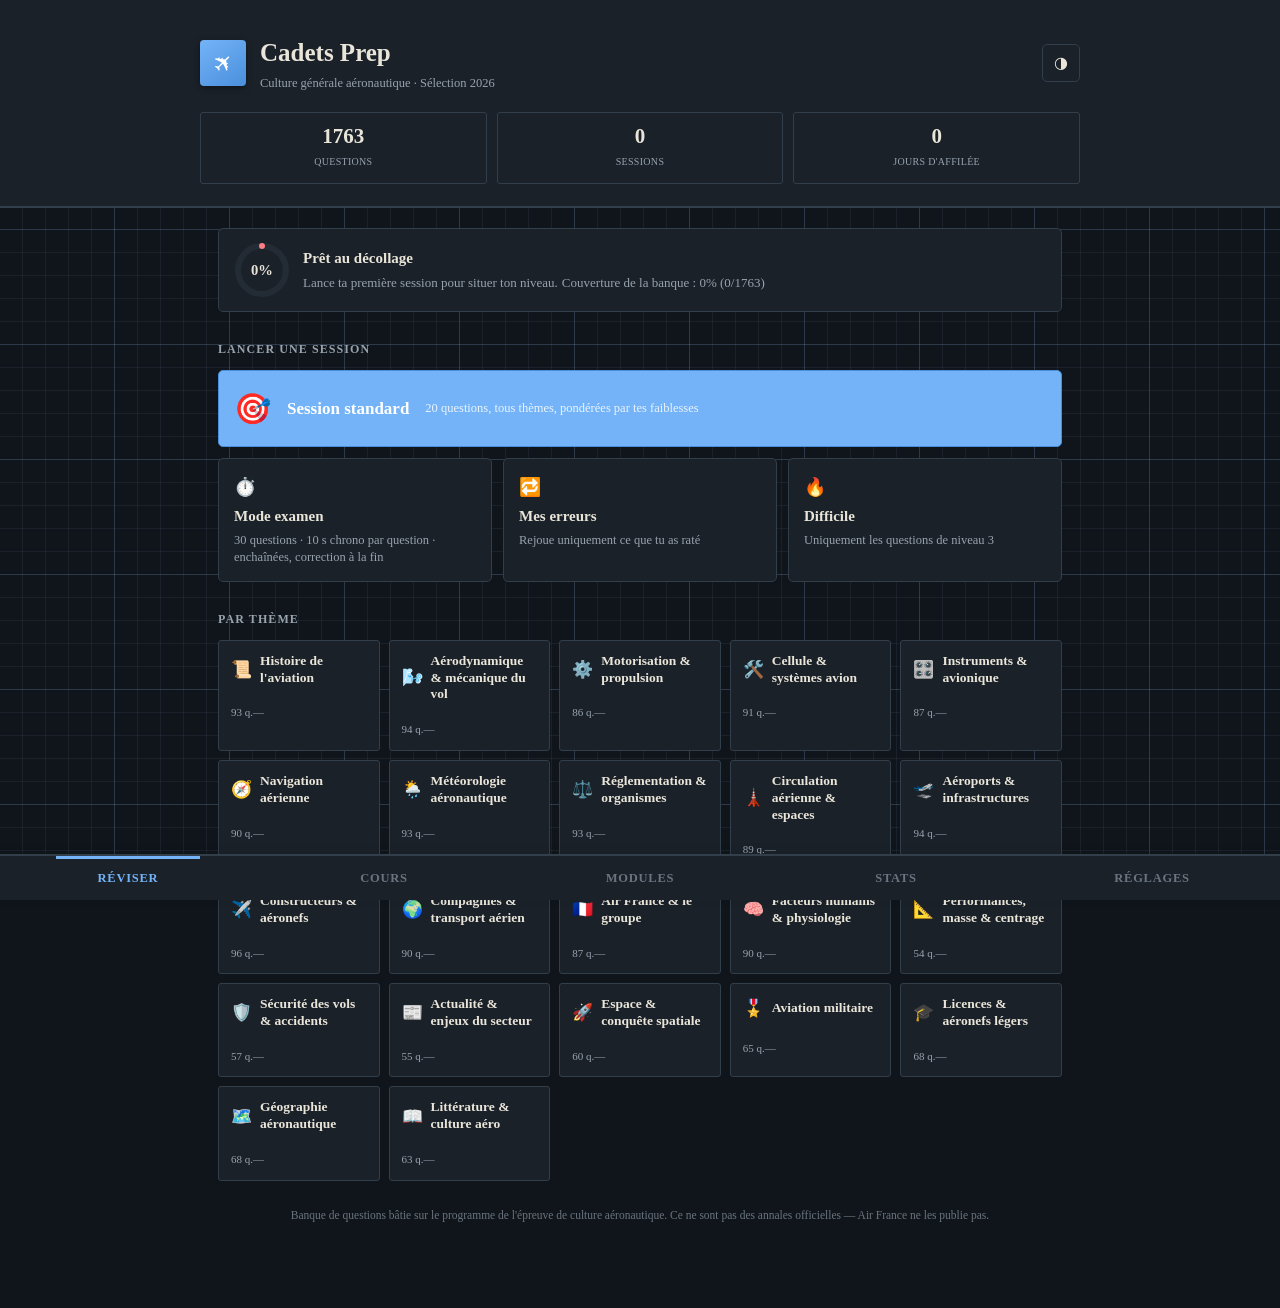
==== index.html @ 03e6c7c7 "Charte cahier, ambiances jour/nuit et accueil en onglets Toute l'application passe sur une charte co" ====
<!DOCTYPE html>
<html lang="fr">
<head>
<meta charset="utf-8">
<meta name="viewport" content="width=device-width, initial-scale=1, viewport-fit=cover">
<meta name="theme-color" content="#f4efe1">
<meta name="description" content="Entraînement culture générale aéronautique — préparation Cadets Air France 2026">
<meta name="apple-mobile-web-app-capable" content="yes">
<meta name="apple-mobile-web-app-status-bar-style" content="black-translucent">
<meta name="apple-mobile-web-app-title" content="Cadets Prep">
<link rel="manifest" href="manifest.webmanifest">
<link rel="icon" href="icons/icon-192.png">
<link rel="apple-touch-icon" href="icons/icon-192.png">
<link rel="stylesheet" href="css/theme.css">
<link rel="stylesheet" href="css/style.css">
<title>Cadets Prep — Culture Aéro</title>
<script src="js/theme.js"></script>
</head>
<body>

<div id="app">

  <!-- ══════════════ HOME ══════════════ -->
  <section class="screen active" id="screen-home">
    <header class="hero">
      <div class="hero-brand">
        <span class="brand-mark"></span>
        <div>
          <h1>Cadets Prep</h1>
          <p class="brand-sub">Culture générale aéronautique · Sélection 2026</p>
        </div>
        <button class="theme-btn" id="theme-toggle" data-theme-toggle aria-label="Mode jour ou nuit">◑</button>
      </div>
      <div class="hero-stats" id="hero-stats"></div>
    </header>

    <div class="wrap">
      <div id="readiness" class="readiness"></div>

      <h2 class="section-title">Lancer une session</h2>
      <div class="mode-grid">
        <button class="mode-card primary" data-mode="mixed">
          <span class="mode-icon">🎯</span>
          <span class="mode-name">Session standard</span>
          <span class="mode-desc">20 questions, tous thèmes, pondérées par tes faiblesses</span>
        </button>
        <button class="mode-card" data-mode="exam">
          <span class="mode-icon">⏱️</span>
          <span class="mode-name">Mode examen</span>
          <span class="mode-desc">30 questions · 10 s chrono par question · enchaînées, correction à la fin</span>
        </button>
        <button class="mode-card" data-mode="errors">
          <span class="mode-icon">🔁</span>
          <span class="mode-name">Mes erreurs</span>
          <span class="mode-desc">Rejoue uniquement ce que tu as raté</span>
          <span class="mode-badge" id="errors-count">0</span>
        </button>
        <button class="mode-card" data-mode="hard">
          <span class="mode-icon">🔥</span>
          <span class="mode-name">Difficile</span>
          <span class="mode-desc">Uniquement les questions de niveau 3</span>
        </button>
      </div>

      <h2 class="section-title">Par thème</h2>
      <div class="cat-grid" id="cat-grid"></div>

      <p class="disclaimer">
        Banque de questions bâtie sur le programme de l'épreuve de culture aéronautique.
        Ce ne sont pas des annales officielles — Air France ne les publie pas.
      </p>
    </div>
  </section>

  <!-- ══════════════ QUIZ ══════════════ -->
  <section class="screen" id="screen-quiz">
    <div class="quiz-top">
      <button class="icon-btn" id="quiz-quit" aria-label="Quitter">✕</button>
      <div class="progress-wrap">
        <div class="progress-bar"><div class="progress-fill" id="progress-fill"></div></div>
        <span class="progress-label" id="progress-label">1 / 20</span>
      </div>
      <div class="quiz-timer" id="quiz-timer"></div>
    </div>

    <div class="exam-bar" id="exam-bar" hidden><div class="exam-bar-fill" id="exam-bar-fill"></div></div>

    <div class="quiz-body">
      <div class="q-meta">
        <span class="chip" id="q-cat">—</span>
        <span class="chip diff" id="q-diff">—</span>
      </div>
      <h2 class="q-text" id="q-text"></h2>
      <div class="options" id="options"></div>
      <div class="explain" id="explain" hidden>
        <div class="explain-verdict" id="explain-verdict"></div>
        <p id="explain-text"></p>
      </div>
    </div>

    <div class="quiz-foot">
      <button class="btn primary wide" id="btn-next" disabled>Valider</button>
    </div>
  </section>

  <!-- ══════════════ RESULT ══════════════ -->
  <section class="screen" id="screen-result">
    <div class="wrap">
      <div class="score-hero" id="score-hero"></div>
      <div class="result-meta" id="result-meta"></div>
      <h2 class="section-title">Par thème</h2>
      <div class="bars" id="result-bars"></div>
      <h2 class="section-title">Correction détaillée</h2>
      <div class="review" id="review"></div>
      <div class="home-actions sticky-actions">
        <button class="btn primary" data-nav="replay">↻ Nouvelle session</button>
        <button class="btn ghost" data-nav="home">Accueil</button>
      </div>
    </div>
  </section>

  <!-- ══════════════ COURS ══════════════ -->
  <section class="screen" id="screen-cours">
    <div class="wrap">
      <div class="page-head">
        <h1>Les cours</h1>
      </div>
      <div id="cours-head"></div>
      <div id="cours-list"></div>
      <p class="disclaimer">
        Programme calé sur les 5 blocs du BIA (aérodynamique · aéronefs · météo ·
        navigation-réglementation · histoire et culture), complété par les thèmes
        propres à la sélection : Air France, compagnies, aéroports et littérature aéronautique.
      </p>
    </div>
  </section>

  <!-- ══════════════ FICHE ══════════════ -->
  <section class="screen" id="screen-fiche">
    <div class="fiche-top">
      <button class="icon-btn" data-nav="cours" aria-label="Retour">←</button>
      <span>Fiche de cours</span>
    </div>
    <div class="wrap"><div id="fiche-content"></div></div>
  </section>


  <!-- ══════════════ MODULES ══════════════ -->
  <section class="screen" id="screen-modules">
    <div class="wrap">
      <div class="page-head">
        <h1>Modules</h1>
      </div>
      <p class="lede">Quatre entraînements autonomes, chacun avec sa propre progression.</p>

      <a class="cours-cta drill-cta" href="drill-calcul.html">
        <span class="cta-icon">⌨️</span>
        <span class="cta-body">
          <b>Calcul mental</b>
          <small>Tables, carrés, puissances et chaînes d'opérations — prépa psychotechnique, au clavier</small>
        </span>
        <span class="cta-go">→</span>
      </a>

      <a class="cours-cta pass-cta" href="pass.html">
        <span class="cta-icon">🩺</span>
        <span class="cta-body">
          <b>Révision PASS</b>
          <small>Les 19 UE du PASS de l'Université de Bordeaux : planning, cours, mnémos, exercices corrigés et QCM</small>
        </span>
        <span class="cta-go">→</span>
      </a>

      <a class="cours-cta ppl-cta" href="ppl.html">
        <span class="cta-icon">🛩️</span>
        <span class="cta-body">
          <b>Révision PPL</b>
          <small>Les 12 matières du théorique PPL(A) : cours complets, QCM, mnémos et suivi par pseudo</small>
        </span>
        <span class="cta-go">→</span>
      </a>

      <a class="cours-cta jeux-cta" href="jeux.html">
        <span class="cta-icon">🔩</span>
        <span class="cta-body">
          <b>Jeux</b>
          <small>Tri de vis : démonte des meubles et des maisons en 3D, range les vis par couleur — 40 niveaux</small>
        </span>
        <span class="cta-go">→</span>
      </a>
    </div>
  </section>

  <!-- ══════════════ STATS ══════════════ -->
  <section class="screen" id="screen-stats">
    <div class="wrap">
      <div class="page-head">
        <h1>Statistiques</h1>
      </div>
      <div class="stat-tiles" id="stat-tiles"></div>
      <h2 class="section-title">Progression</h2>
      <div class="chart-card"><div id="chart"></div></div>
      <h2 class="section-title">Maîtrise par thème</h2>
      <div class="bars" id="stats-bars"></div>
      <h2 class="section-title">Historique</h2>
      <div class="history" id="history"></div>
    </div>
  </section>

  <!-- ══════════════ SETTINGS ══════════════ -->
  <section class="screen" id="screen-settings">
    <div class="wrap">
      <div class="page-head">
        <h1>Réglages</h1>
      </div>
      <div class="setting-list">
        <div class="setting">
          <div><strong>Ambiance</strong><small id="theme-sub">Jour et nuit selon l'heure de l'appareil</small></div>
          <div class="seg" id="theme-seg">
            <button data-theme-pref="auto">Auto</button>
            <button data-theme-pref="jour">Jour</button>
            <button data-theme-pref="nuit">Nuit</button>
          </div>
        </div>
        <label class="setting">
          <div><strong>Questions par session</strong><small>Défaut : 20</small></div>
          <select id="set-count">
            <option>10</option><option selected>20</option><option>30</option><option>50</option>
          </select>
        </label>
        <label class="setting">
          <div><strong>Correction immédiate</strong><small>Voir la réponse après chaque question</small></div>
          <input type="checkbox" id="set-instant" checked class="switch">
        </label>
        <label class="setting">
          <div><strong>Chronomètre</strong><small>Affiche le temps écoulé</small></div>
          <input type="checkbox" id="set-timer" checked class="switch">
        </label>
        <label class="setting">
          <div><strong>Priorité aux faiblesses</strong><small>Repose plus souvent les questions ratées</small></div>
          <input type="checkbox" id="set-adaptive" checked class="switch">
        </label>
      </div>
      <h2 class="section-title">Données</h2>
      <div class="setting-list">
        <button class="setting as-btn" id="btn-export"><div><strong>Exporter ma progression</strong><small>Fichier JSON de sauvegarde</small></div><span>⬇</span></button>
        <button class="setting as-btn" id="btn-import"><div><strong>Importer une sauvegarde</strong><small>Restaure un fichier exporté</small></div><span>⬆</span></button>
        <button class="setting as-btn danger" id="btn-reset"><div><strong>Réinitialiser</strong><small>Efface tout l'historique</small></div><span>🗑</span></button>
      </div>
      <input type="file" id="file-import" accept="application/json" hidden>
      <p class="disclaimer" id="build-info"></p>
    </div>
  </section>

</div>

<nav class="tabbar" id="tabbar" hidden>
  <button class="tab" data-nav="home">Réviser</button>
  <button class="tab" data-nav="cours">Cours</button>
  <button class="tab" data-nav="modules">Modules</button>
  <button class="tab" data-nav="stats">Stats</button>
  <button class="tab" data-nav="settings">Réglages</button>
</nav>

<div id="toast" class="toast"></div>

<!-- Banque de questions -->
<script src="data/bank.js"></script>
<script src="data/q-histoire.js"></script>
<script src="data/q-aerodynamique.js"></script>
<script src="data/q-motorisation.js"></script>
<script src="data/q-cellule.js"></script>
<script src="data/q-instruments.js"></script>
<script src="data/q-navigation.js"></script>
<script src="data/q-meteo.js"></script>
<script src="data/q-reglementation.js"></script>
<script src="data/q-atc.js"></script>
<script src="data/q-aeroports.js"></script>
<script src="data/q-constructeurs.js"></script>
<script src="data/q-compagnies.js"></script>
<script src="data/q-airfrance.js"></script>
<script src="data/q-facteurs-humains.js"></script>
<script src="data/q-performances.js"></script>
<script src="data/q-securite.js"></script>
<script src="data/q-actualite.js"></script>
<script src="data/q-espace.js"></script>
<script src="data/q-militaire.js"></script>
<script src="data/q-licences.js"></script>
<script src="data/q-geographie.js"></script>
<script src="data/q-litterature.js"></script>

<!-- Cours -->
<script src="js/cours.js"></script>
<script src="data/cours-technique.js"></script>
<script src="data/cours-operations.js"></script>
<script src="data/cours-monde.js"></script>
<script src="data/cours-culture.js"></script>

<!-- Application -->
<script src="js/storage.js"></script>
<script src="js/quiz.js"></script>
<script src="js/app.js"></script>
</body>
</html>
---- css/theme.css ----
/* ═══════════════════════════════════════════════════════════
   theme.css — charte commune à toute l'application

   Un cahier d'écolier : papier quadrillé, réglure, marge rouge,
   et une romaine à empattements pour le texte. Deux ambiances,
   jour et nuit, choisies par js/theme.js selon l'horloge de
   l'appareil — ou forcées par l'utilisateur.

   Toutes les pages définissent leurs couleurs à partir de ces
   jetons : changer de mode ne touche qu'à ce fichier.
   ═══════════════════════════════════════════════════════════ */

:root {
  /* ───── typographie ───── */
  --serif: "Times New Roman", Times, "Liberation Serif", Tinos, "Nimbus Roman", Georgia, serif;
  --mono:  ui-monospace, SFMono-Regular, "SF Mono", Menlo, Consolas, "Liberation Mono", monospace;

  /* ───── papier ───── */
  --sq:     23px;          /* pas du petit carreau */
  --radius:    5px;        /* le papier ne fait pas de gros arrondis */
  --radius-sm: 3px;

  --safe-top:    env(safe-area-inset-top, 0px);
  --safe-bottom: env(safe-area-inset-bottom, 0px);

  /* ───── jour ───── */
  color-scheme: light;
  --bg:        #f4efe1;
  --bg-2:      #eae2cf;
  --surface:   #fffdf6;
  --surface-2: #f5efe0;
  --line:      #cabb9c;
  --line-soft: #e0d6bf;
  --text:      #1c2733;
  --muted:     #4e5a66;
  --faint:     #6b757f;

  --accent:    #1a5ea8;
  --accent-2:  #113f74;
  --af-red:    #c11226;
  --ok:        #1b7245;
  --ok-dim:    #dfeee4;
  --ko:        #ad2a2f;
  --ko-dim:    #f8e0e0;
  --warn:      #8f6405;
  --gold:      #a97a06;

  --grid:  rgba(46,98,160,.17);   /* petits carreaux */
  --rule:  rgba(46,98,160,.30);   /* gros carreaux, tous les 5 */
  --marge: rgba(186,62,62,.42);   /* filet de marge */

  --shadow:    0 2px 10px rgba(78,63,36,.16);
  --shadow-sm: 0 1px 4px rgba(78,63,36,.14);

  /* accents des modules */
  --mod-ppl:      #10794f;
  --mod-ppl-2:    #0b5c3c;
  --mod-ppl-dim:  #dcefe5;
  --mod-pass:     #5c3fb8;
  --mod-pass-2:   #452d90;
  --mod-pass-dim: #e7e0f8;
  --mod-jeux:     #a1541a;
  --mod-drill:    #2f4f7a;
}

:root[data-theme="nuit"] {
  color-scheme: dark;
  --bg:        #10151b;
  --bg-2:      #161c23;
  --surface:   #1a2129;
  --surface-2: #232b35;
  --line:      #333e4b;
  --line-soft: #262f3a;
  --text:      #e9e5d9;
  --muted:     #98a3ae;
  --faint:     #6a747f;

  --accent:    #74b3f7;
  --accent-2:  #4a8fdc;
  --af-red:    #ef4457;
  --ok:        #4fca8c;
  --ok-dim:    #113020;
  --ko:        #ff7d84;
  --ko-dim:    #3a151a;
  --warn:      #e7b44f;
  --gold:      #e8bb4a;

  --grid:  rgba(150,190,240,.075);
  --rule:  rgba(150,190,240,.15);
  --marge: rgba(230,120,120,.22);

  --shadow:    0 4px 18px rgba(0,0,0,.5);
  --shadow-sm: 0 2px 6px rgba(0,0,0,.4);

  --mod-ppl:      #3fd9a3;
  --mod-ppl-2:    #1caa7c;
  --mod-ppl-dim:  #0e3a2e;
  --mod-pass:     #b295ff;
  --mod-pass-2:   #7f5ff2;
  --mod-pass-dim: #241a4a;
  --mod-jeux:     #ff9a52;
  --mod-drill:    #8fb0e2;
}

/* Sans JavaScript, on suit au moins la préférence du système. */
@media (prefers-color-scheme: dark) {
  :root:not([data-theme]) {
    color-scheme: dark;
    --bg: #10151b; --bg-2: #161c23; --surface: #1a2129; --surface-2: #232b35;
    --line: #333e4b; --line-soft: #262f3a;
    --text: #e9e5d9; --muted: #98a3ae; --faint: #6a747f;
    --accent: #74b3f7; --accent-2: #4a8fdc; --af-red: #ef4457;
    --ok: #4fca8c; --ok-dim: #113020; --ko: #ff7d84; --ko-dim: #3a151a;
    --warn: #e7b44f; --gold: #e8bb4a;
    --grid: rgba(150,190,240,.075); --rule: rgba(150,190,240,.15);
    --marge: rgba(230,120,120,.22);
    --shadow: 0 4px 18px rgba(0,0,0,.5); --shadow-sm: 0 2px 6px rgba(0,0,0,.4);
    --mod-ppl: #3fd9a3; --mod-ppl-2: #1caa7c; --mod-ppl-dim: #0e3a2e;
    --mod-pass: #b295ff; --mod-pass-2: #7f5ff2; --mod-pass-dim: #241a4a;
    --mod-jeux: #ff9a52; --mod-drill: #8fb0e2;
  }
}

/* ═════════ le papier ═════════ */

html {
  background-color: var(--bg);
  /* petits carreaux, puis gros carreaux tous les cinq */
  background-image:
    linear-gradient(var(--grid) 1px, transparent 1px),
    linear-gradient(90deg, var(--grid) 1px, transparent 1px),
    linear-gradient(var(--rule) 1px, transparent 1px),
    linear-gradient(90deg, var(--rule) 1px, transparent 1px);
  background-size:
    var(--sq) var(--sq),
    var(--sq) var(--sq),
    calc(var(--sq) * 5) calc(var(--sq) * 5),
    calc(var(--sq) * 5) calc(var(--sq) * 5);
  background-position: -1px -1px;
  background-attachment: fixed;
}

body {
  background: transparent;
  font-family: var(--serif);
  color: var(--text);
  -webkit-font-smoothing: antialiased;
  text-rendering: optimizeLegibility;
}

/* Les chiffres doivent s'aligner : tableaux, chronos, scores. */
body { font-variant-numeric: tabular-nums lining-nums; }

/* ═════════ feuilles et réglure ═════════ */

/* une feuille posée sur le cahier */
.sheet {
  background: var(--surface);
  border: 1px solid var(--line);
  border-radius: var(--radius);
  box-shadow: var(--shadow-sm);
}

/* ═════════ bouton de mode jour / nuit ═════════ */

.theme-btn {
  background: var(--surface); border: 1px solid var(--line);
  width: 38px; height: 38px; border-radius: var(--radius);
  display: grid; place-items: center; flex: 0 0 38px;
  font-size: 16px; cursor: pointer; color: inherit;
  font-family: var(--serif);
}
.theme-btn:active { transform: scale(.95); }
---- css/style.css ----
/* ═══════════════════════════════════════════════════════════
   Cadets Prep — Culture Aéronautique
   ═══════════════════════════════════════════════════════════ */

* { box-sizing: border-box; -webkit-tap-highlight-color: transparent; }

html, body {
  margin: 0; padding: 0;
  font-size: 16px;
  line-height: 1.5;
  overscroll-behavior-y: none;
}
body { min-height: 100dvh; }

h1, h2, h3 { margin: 0; font-weight: 700; letter-spacing: 0; }
p { margin: 0; }
button { font: inherit; color: inherit; cursor: pointer; }

/* ───────── Screens ───────── */
.screen { display: none; min-height: 100dvh; animation: fade .22s ease; }
.screen.active { display: block; }
#screen-quiz.active { display: flex; flex-direction: column; }
@keyframes fade { from { opacity: 0; transform: translateY(6px); } to { opacity: 1; transform: none; } }

.wrap { max-width: 880px; margin: 0 auto; padding: 0 18px calc(40px + var(--safe-bottom)); }

/* ───────── Hero ───────── */
.hero {
  background: var(--surface); border-bottom: 2px solid var(--line);
  padding: calc(26px + var(--safe-top)) 18px 22px;
}
.hero-brand { display: flex; align-items: center; gap: 14px; max-width: 880px; margin: 0 auto; }
.hero-brand > div { flex: 1; min-width: 0; }
.brand-mark {
  width: 46px; height: 46px; flex: 0 0 46px; border-radius: 4px;
  background: linear-gradient(145deg, var(--accent), var(--accent-2));
  position: relative; box-shadow: var(--shadow-sm);
}
.brand-mark::after {
  content: "✈"; position: absolute; inset: 0;
  display: grid; place-items: center; font-size: 24px; color: #fff;
  transform: rotate(-45deg);
}
.hero h1 { font-size: 25px; }
.brand-sub { color: var(--muted); font-size: 12.5px; margin-top: 2px; }

.hero-stats {
  display: grid; grid-template-columns: repeat(3, 1fr); gap: 10px;
  max-width: 880px; margin: 20px auto 0;
}
.hstat {
  background: var(--surface); border: 1px solid var(--line);
  border-radius: var(--radius-sm); padding: 11px 12px; text-align: center;
}
.hstat b { display: block; font-size: 21px; line-height: 1.15; }
.hstat span { font-size: 10px; color: var(--muted); text-transform: uppercase; letter-spacing: .03em; }

/* ───────── Readiness ───────── */
.readiness {
  margin-top: 20px; padding: 14px 16px; border-radius: var(--radius);
  background: var(--surface); border: 1px solid var(--line);
  display: flex; align-items: center; gap: 14px;
}
.readiness .ring { flex: 0 0 54px; }
.readiness-txt strong { display: block; font-size: 15px; }
.readiness-txt small { color: var(--muted); font-size: 13px; }

/* ───────── Section titles ───────── */
.section-title {
  font-size: 12px; text-transform: uppercase; letter-spacing: .09em;
  color: var(--muted); margin: 28px 0 12px; font-weight: 600;
}

/* ───────── Mode cards ───────── */
.mode-grid { display: grid; grid-template-columns: repeat(2, 1fr); gap: 11px; }
.mode-card {
  position: relative; text-align: left;
  background: var(--surface); border: 1px solid var(--line);
  border-radius: var(--radius); padding: 15px;
  display: flex; flex-direction: column; gap: 4px;
  transition: transform .12s ease, border-color .12s ease, background .12s ease;
}
.mode-card:active { transform: scale(.975); }
.mode-card:hover { border-color: var(--accent); background: var(--surface-2); }
.mode-card.primary {
  background: var(--accent); border-color: var(--accent-2); grid-column: 1 / -1; color: #fff;
}
.mode-icon { font-size: 18px; }
.mode-name { font-weight: 650; font-size: 15px; }
.mode-desc { font-size: 12.5px; color: var(--muted); line-height: 1.35; }
.mode-card.primary .mode-desc { color: rgba(255,255,255,.85); }
.mode-badge {
  position: absolute; top: 12px; right: 12px;
  background: var(--af-red); color: #fff; font-size: 11px; font-weight: 700;
  min-width: 22px; height: 22px; border-radius: 4px; padding: 0 7px;
  display: grid; place-items: center;
}
.mode-badge[data-empty="1"] { display: none; }

/* ───────── Category grid ───────── */
.cat-grid { display: grid; grid-template-columns: repeat(auto-fill, minmax(158px, 1fr)); gap: 9px; }
.cat-card {
  background: var(--surface); border: 1px solid var(--line);
  border-radius: var(--radius-sm); padding: 12px;
  display: flex; flex-direction: column; gap: 7px; text-align: left;
  transition: border-color .12s, transform .12s;
}
.cat-card:active { transform: scale(.975); }
.cat-card:hover { border-color: var(--accent); }
.cat-head { display: flex; align-items: center; gap: 8px; }
.cat-head span { font-size: 17px; }
.cat-head b { font-size: 13.5px; font-weight: 600; line-height: 1.25; }
.cat-foot { display: flex; justify-content: space-between; align-items: center; font-size: 11px; color: var(--muted); }
.mini-bar { height: 4px; background: var(--bg-2); border-radius: 2px; overflow: hidden; }
.mini-bar i { display: block; height: 100%; background: var(--accent); border-radius: 2px; transition: width .4s; }

/* ───────── Buttons ───────── */
.btn {
  border: 1px solid var(--line); background: var(--surface);
  border-radius: 4px; padding: 13px 18px; font-weight: 600; font-size: 15px;
  transition: transform .1s, background .15s, opacity .15s;
}
.btn:active { transform: scale(.98); }
.btn.primary { background: linear-gradient(145deg, var(--accent), var(--accent-2)); border-color: transparent; color: #fff; }
.btn.primary:disabled { opacity: .35; cursor: not-allowed; transform: none; }
.btn.ghost { background: transparent; }
.btn.wide { width: 100%; }
.icon-btn {
  background: var(--surface); border: 1px solid var(--line);
  width: 38px; height: 38px; border-radius: 4px; display: grid; place-items: center;
  font-size: 17px; flex: 0 0 38px;
}
.home-actions { display: flex; gap: 10px; margin-top: 26px; }
.home-actions .btn { flex: 1; }

.disclaimer { color: var(--faint); font-size: 11.5px; margin-top: 26px; line-height: 1.5; text-align: center; }

/* ═════════ QUIZ ═════════ */
.quiz-top {
  display: flex; align-items: center; gap: 12px;
  padding: calc(14px + var(--safe-top)) 16px 14px;
  border-bottom: 1px solid var(--line); background: var(--bg-2);
  position: sticky; top: 0; z-index: 10;
}
.progress-wrap { flex: 1; display: flex; align-items: center; gap: 10px; }
.progress-bar { flex: 1; height: 6px; background: var(--surface-2); border-radius: 3px; overflow: hidden; }
.progress-fill { height: 100%; width: 0; background: var(--accent); border-radius: 3px; transition: width .3s ease; }
.progress-label { font-size: 12.5px; color: var(--muted); font-variant-numeric: tabular-nums; }
.quiz-timer { font-size: 15px; font-weight: 600; color: var(--muted); font-variant-numeric: tabular-nums; min-width: 44px; text-align: right; }
.quiz-timer.urgent { color: var(--ko); animation: pulse .55s ease-in-out infinite; }
@keyframes pulse { 50% { opacity: .4; } }

.exam-bar { height: 5px; background: var(--surface-2); overflow: hidden; }
.exam-bar-fill { height: 100%; width: 100%; background: linear-gradient(90deg, var(--warn), var(--ko)); }

.quiz-body { flex: 1; max-width: 760px; width: 100%; margin: 0 auto; padding: 22px 18px 20px; }
.q-meta { display: flex; gap: 7px; margin-bottom: 14px; flex-wrap: wrap; }
.chip {
  font-size: 11px; padding: 4px 10px; border-radius: 6px;
  background: var(--surface-2); border: 1px solid var(--line); color: var(--muted);
  text-transform: uppercase; letter-spacing: .04em; font-weight: 600;
}
.chip.diff[data-d="1"] { color: var(--ok); border-color: var(--ok); }
.chip.diff[data-d="2"] { color: var(--warn); border-color: var(--warn); }
.chip.diff[data-d="3"] { color: var(--ko); border-color: var(--ko); }

.q-text { font-size: 20px; line-height: 1.38; margin-bottom: 20px; }

.options { display: flex; flex-direction: column; gap: 10px; }
.opt {
  display: flex; align-items: flex-start; gap: 12px; text-align: left;
  background: var(--surface); border: 1.5px solid var(--line);
  border-radius: 4px; padding: 14px 15px; font-size: 15px; line-height: 1.4;
  transition: border-color .13s, background .13s, transform .1s;
}
.opt:active:not(:disabled) { transform: scale(.99); }
.opt:hover:not(:disabled):not(.locked) { border-color: var(--accent); }
.opt-key {
  flex: 0 0 25px; height: 25px; border-radius: 3px;
  background: var(--surface-2); border: 1px solid var(--line);
  display: grid; place-items: center; font-size: 12.5px; font-weight: 700; color: var(--muted);
}
.opt.selected { border-color: var(--accent); background: var(--surface-2); }
.opt.selected .opt-key { background: var(--accent); border-color: var(--accent); color: #fff; }
.opt.correct { border-color: var(--ok); background: var(--ok-dim); }
.opt.correct .opt-key { background: var(--ok); border-color: var(--ok); color: #fff; }
.opt.wrong { border-color: var(--ko); background: var(--ko-dim); }
.opt.wrong .opt-key { background: var(--ko); border-color: var(--ko); color: #fff; }
.opt:disabled { cursor: default; }

.explain {
  margin-top: 18px; padding: 14px 16px; border-radius: 4px;
  background: var(--surface); border: 1px solid var(--line);
  animation: fade .2s ease;
}
.explain-verdict { font-weight: 700; font-size: 14px; margin-bottom: 6px; }
.explain-verdict.ok { color: var(--ok); }
.explain-verdict.ko { color: var(--ko); }
.explain p { font-size: 15px; color: var(--text); line-height: 1.6; }

.quiz-foot {
  position: sticky; bottom: 0; background: var(--bg-2);
  border-top: 1px solid var(--line);
  padding: 13px 18px calc(13px + var(--safe-bottom));
}
.quiz-foot .btn { max-width: 760px; margin: 0 auto; display: block; }

/* ═════════ RESULT ═════════ */
.score-hero { text-align: center; padding: calc(34px + var(--safe-top)) 0 8px; }
.score-ring { margin: 0 auto 14px; }
.score-verdict { font-size: 22px; font-weight: 700; }
.score-sub { color: var(--muted); font-size: 14px; margin-top: 5px; }
.result-meta { display: grid; grid-template-columns: repeat(3, 1fr); gap: 10px; margin-top: 18px; }
.result-meta .hstat { background: var(--surface); }

.bars { display: flex; flex-direction: column; gap: 9px; }
.bar-row {
  background: var(--surface); border: 1px solid var(--line);
  border-radius: var(--radius-sm); padding: 11px 13px;
}
.bar-head { display: flex; justify-content: space-between; font-size: 13.5px; margin-bottom: 7px; }
.bar-head b { font-weight: 600; }
.bar-head span { color: var(--muted); font-variant-numeric: tabular-nums; font-size: 12.5px; }
.bar-track { height: 6px; background: var(--bg-2); border-radius: 3px; overflow: hidden; }
.bar-track i { display: block; height: 100%; border-radius: 3px; transition: width .5s ease; }

.review { display: flex; flex-direction: column; gap: 9px; }
.rev-item {
  background: var(--surface); border: 1px solid var(--line);
  border-left: 3px solid var(--ko); border-radius: var(--radius-sm); overflow: hidden;
}
.rev-item.ok { border-left-color: var(--ok); }
.rev-q {
  width: 100%; text-align: left; background: none; border: 0;
  padding: 13px 14px; display: flex; gap: 11px; align-items: flex-start; font-size: 14.5px; line-height: 1.4;
}
.rev-mark { flex: 0 0 20px; font-size: 15px; }
.rev-body { padding: 0 14px 14px 45px; font-size: 14px; display: none; }
.rev-item.open .rev-body { display: block; animation: fade .18s; }
.rev-line { margin-bottom: 5px; }
.rev-line.good { color: var(--ok); }
.rev-line.bad { color: var(--ko); }
.rev-exp { color: var(--muted); margin-top: 9px; line-height: 1.55; border-top: 1px solid var(--line); padding-top: 9px; }

.sticky-actions { position: sticky; bottom: 0; padding-bottom: calc(14px + var(--safe-bottom)); padding-top: 14px; background: linear-gradient(transparent, var(--bg) 26%); }

/* ═════════ STATS ═════════ */
.page-head { display: flex; align-items: center; gap: 13px; padding: calc(22px + var(--safe-top)) 0 6px; }
.page-head h1 { font-size: 22px; }
.stat-tiles { display: grid; grid-template-columns: repeat(2, 1fr); gap: 10px; margin-top: 18px; }
.stat-tiles .hstat { background: var(--surface); text-align: left; padding: 14px; }
.stat-tiles .hstat b { font-size: 24px; }

.chart-card { background: var(--surface); border: 1px solid var(--line); border-radius: var(--radius); padding: 16px 12px 10px; }
.chart-empty { color: var(--muted); font-size: 13.5px; text-align: center; padding: 26px 10px; }

.history { display: flex; flex-direction: column; gap: 8px; }
.hist-item {
  background: var(--surface); border: 1px solid var(--line); border-radius: var(--radius-sm);
  padding: 12px 14px; display: flex; align-items: center; gap: 13px;
}
.hist-score {
  flex: 0 0 46px; height: 46px; border-radius: 4px; display: grid; place-items: center;
  font-weight: 700; font-size: 15px;
}
.hist-info { flex: 1; min-width: 0; }
.hist-info b { display: block; font-size: 14px; font-weight: 600; }
.hist-info small { color: var(--muted); font-size: 12px; }
.empty-state { color: var(--muted); text-align: center; padding: 34px 16px; font-size: 14px; }

/* ═════════ SETTINGS ═════════ */
.setting-list { display: flex; flex-direction: column; gap: 8px; }
.setting {
  display: flex; align-items: center; justify-content: space-between; gap: 14px;
  background: var(--surface); border: 1px solid var(--line);
  border-radius: var(--radius-sm); padding: 13px 15px; width: 100%; text-align: left;
}
.setting strong { font-size: 14.5px; font-weight: 600; display: block; }
.setting small { color: var(--muted); font-size: 12.5px; }
.setting.as-btn { cursor: pointer; }
.setting.danger strong { color: var(--ko); }
.setting select {
  background: var(--surface-2); color: var(--text); border: 1px solid var(--line);
  border-radius: 3px; padding: 8px 11px; font-size: 14px;
}
.switch {
  appearance: none; -webkit-appearance: none;
  width: 46px; height: 27px; border-radius: 5px; background: var(--surface-2);
  border: 1px solid var(--line); position: relative; cursor: pointer; flex: 0 0 46px;
  transition: background .18s;
}
.switch::after {
  content: ""; position: absolute; top: 2px; left: 2px;
  width: 21px; height: 21px; border-radius: 50%; background: var(--muted);
  transition: transform .18s, background .18s;
}
.switch:checked { background: var(--accent-2); border-color: var(--accent); }
.switch:checked::after { transform: translateX(19px); background: #fff; }

/* ═════════ COURS ═════════ */
.cours-cta {
  width: 100%; margin-top: 20px; text-align: left;
  background: var(--surface);
  border: 1px solid var(--line); border-left: 4px solid var(--accent); border-radius: var(--radius);
  padding: 16px; display: flex; align-items: center; gap: 14px;
  transition: transform .12s, border-color .12s;
}
.cours-cta:active { transform: scale(.985); }
.cours-cta:hover { border-color: var(--accent); }
.cta-icon { font-size: 21px; flex: 0 0 auto; }
.cta-body { flex: 1; min-width: 0; }
.cta-body b { display: block; font-size: 16px; }
.cta-body small { color: var(--muted); font-size: 12.5px; line-height: 1.35; display: block; margin-top: 2px; }
.cta-go { font-size: 20px; color: var(--accent); }

a.cours-cta { text-decoration: none; color: inherit; }
.drill-cta { border-left-color: var(--mod-drill); }
.drill-cta:hover { border-color: var(--mod-drill); }

.drill-cta .cta-go { color: var(--mod-drill); }

.ppl-cta { border-left-color: var(--mod-ppl); }
.ppl-cta:hover { border-color: var(--mod-ppl); }

.ppl-cta .cta-go { color: var(--mod-ppl); }

.jeux-cta { border-left-color: var(--mod-jeux); }
.jeux-cta:hover { border-color: var(--mod-jeux); }

.jeux-cta .cta-go { color: var(--mod-jeux); }

.cours-progress {
  display: flex; align-items: center; gap: 14px; margin-top: 18px;
  background: var(--surface); border: 1px solid var(--line);
  border-radius: var(--radius); padding: 14px 16px;
}
.cours-progress-bar { flex: 0 0 70px; height: 6px; background: var(--bg-2); border-radius: 3px; overflow: hidden; }
.cours-progress-bar i { display: block; height: 100%; background: var(--ok); border-radius: 3px; transition: width .4s; }
.cours-progress-txt b { display: block; font-size: 14.5px; }
.cours-progress-txt small { color: var(--muted); font-size: 12.5px; }

.cours-block { margin-top: 26px; }
.cours-block-head { display: flex; align-items: center; gap: 11px; margin-bottom: 11px; }
.cours-block-icon { font-size: 19px; }
.cours-block-head b { font-size: 15px; display: block; }
.cours-block-head small { color: var(--muted); font-size: 12.5px; }
.cours-cards { display: flex; flex-direction: column; gap: 9px; }
.cours-card {
  display: flex; align-items: center; gap: 13px; text-align: left; width: 100%;
  background: var(--surface); border: 1px solid var(--line);
  border-radius: var(--radius-sm); padding: 13px 14px;
  transition: border-color .12s, transform .12s;
}
.cours-card:active { transform: scale(.985); }
.cours-card:hover { border-color: var(--accent); }
.cours-card.read { border-left: 3px solid var(--ok); }
.cc-icon { font-size: 20px; flex: 0 0 auto; }
.cc-body { flex: 1; min-width: 0; }
.cc-body b { display: block; font-size: 14.5px; font-weight: 600; }
.cc-body small { color: var(--muted); font-size: 12.5px; line-height: 1.35; display: block; margin-top: 2px; }
.cc-meta { flex: 0 0 auto; display: flex; flex-direction: column; align-items: flex-end; gap: 4px; }
.cc-min { font-size: 11px; color: var(--faint); white-space: nowrap; }
.cc-check { color: var(--ok); font-size: 13px; font-weight: 700; }

/* ───── Fiche ───── */
.fiche-top {
  display: flex; align-items: center; gap: 12px;
  padding: calc(14px + var(--safe-top)) 16px 14px;
  border-bottom: 1px solid var(--line); background: var(--bg-2);
  position: sticky; top: 0; z-index: 10; font-size: 13px; color: var(--muted);
}
.fiche-hero { padding: 26px 0 6px; border-bottom: 1px solid var(--line); margin-bottom: 6px; }
.fiche-icon { font-size: 34px; display: block; margin-bottom: 8px; }
.fiche-hero h1 { font-size: 25px; line-height: 1.2; }
.fiche-hero p { color: var(--muted); font-size: 14.5px; margin-top: 7px; line-height: 1.5; }
.fiche-min {
  display: inline-block; margin: 12px 0 18px; font-size: 11.5px; color: var(--faint);
  border: 1px solid var(--line); border-radius: 6px; padding: 3px 11px;
}
/* une section de fiche = une page du cahier : feuille blanche et filet de marge */
.fiche-section {
  margin-top: 22px; background: var(--surface);
  border: 1px solid var(--line); border-left: 3px solid var(--marge);
  border-radius: var(--radius); padding: 16px 18px 8px 20px;
}
.fiche-section h2 {
  font-size: 17px; margin-bottom: 11px; padding-bottom: 8px;
  border-bottom: 1px solid var(--line); color: var(--text);
}
.fiche-section p { font-size: 16px; line-height: 1.7; color: var(--text); margin-bottom: 12px; }
.fiche-section p b, .fiche-list b, .fiche-key b { color: var(--text); }
.fiche-hint { color: var(--faint) !important; font-size: 13px !important; font-style: italic; }
.fiche-list { margin: 0 0 12px; padding-left: 19px; }
.fiche-list li { font-size: 16px; line-height: 1.65; color: var(--text); margin-bottom: 7px; }

.fiche-key {
  background: var(--surface-2);
  border: 1px solid var(--line); border-left: 3px solid var(--accent);
  border-radius: 0 var(--radius-sm) var(--radius-sm) 0; padding: 13px 15px; margin: 16px 0;
}
.fiche-key > b { font-size: 11.5px; text-transform: uppercase; letter-spacing: .07em; color: var(--accent); }
.fiche-key ul { margin: 8px 0 0; padding-left: 18px; }
.fiche-key li { font-size: 15.5px; line-height: 1.6; margin-bottom: 6px; color: var(--text); }

.fiche-table-wrap { overflow-x: auto; margin: 14px 0; -webkit-overflow-scrolling: touch; }
.fiche-table { border-collapse: collapse; width: 100%; font-size: 13.5px; min-width: 380px; }
.fiche-table th, .fiche-table td { border: 1px solid var(--line); padding: 8px 11px; text-align: left; }
.fiche-table th { background: var(--surface-2); font-weight: 600; font-size: 13px; color: var(--text); }
.fiche-table td { color: var(--text); }
.fiche-table tr:nth-child(even) td { background: var(--surface-2); }

.timeline { border-left: 2px solid var(--line); padding-left: 16px; margin-left: 6px; }
.tl-row { position: relative; padding-bottom: 14px; }
.tl-row::before {
  content: ""; position: absolute; left: -22px; top: 6px;
  width: 8px; height: 8px; border-radius: 50%; background: var(--accent);
  box-shadow: 0 0 0 3px var(--bg);
}
.tl-year { display: block; font-weight: 700; font-size: 13.5px; color: var(--accent); }
.tl-ev { font-size: 15.5px; color: var(--text); line-height: 1.55; }

.flashcards { display: flex; flex-direction: column; gap: 9px; }
.flashcard {
  text-align: left; width: 100%; background: var(--surface);
  border: 1px solid var(--line); border-radius: var(--radius-sm); padding: 13px 15px;
}
.flashcard:hover { border-color: var(--accent); }
.fc-q { display: block; font-size: 14.5px; font-weight: 600; }
.fc-a {
  display: block; font-size: 14px; color: var(--ok); margin-top: 7px; line-height: 1.5;
  filter: blur(5px); transition: filter .18s; user-select: none;
}
.flashcard.open .fc-a { filter: none; user-select: text; }

.fiche-actions { display: flex; flex-direction: column; gap: 10px; margin: 32px 0 10px; }

/* ═════════ Toast ═════════ */
.toast {
  position: fixed; left: 50%; bottom: calc(26px + var(--safe-bottom));
  transform: translate(-50%, 20px); opacity: 0; pointer-events: none;
  background: var(--surface-2); border: 1px solid var(--line);
  padding: 11px 18px; border-radius: 4px; font-size: 14px; z-index: 100;
  box-shadow: var(--shadow); transition: opacity .2s, transform .2s;
  max-width: 88vw; text-align: center;
}
.toast.show { opacity: 1; transform: translate(-50%, 0); }

/* ═════════ Ring (SVG) ═════════ */
.ring circle { fill: none; stroke-linecap: round; transform: rotate(-90deg); transform-origin: 50% 50%; }
.ring .track { stroke: var(--surface-2); }
.ring .val { transition: stroke-dasharray .7s cubic-bezier(.4,0,.2,1); }
.ring text { fill: var(--text); font-weight: 700; text-anchor: middle; dominant-baseline: central; }

/* ═════════ Desktop ═════════ */
@media (min-width: 720px) {
  .mode-grid { grid-template-columns: repeat(3, 1fr); }
  .mode-card.primary { grid-column: span 3; flex-direction: row; align-items: center; gap: 16px; }
  .mode-card.primary .mode-icon { font-size: 30px; }
  .mode-card.primary .mode-name { font-size: 17px; }
  .stat-tiles { grid-template-columns: repeat(4, 1fr); }
  .q-text { font-size: 23px; }
  .hero { padding-top: 34px; }
}

@media (prefers-reduced-motion: reduce) {
  *, *::before, *::after { animation-duration: .01ms !important; transition-duration: .01ms !important; }
}

/* Bandeau du module PASS (accueil) */
.pass-cta { border-left-color: var(--mod-pass); }
.pass-cta:hover { border-color: var(--mod-pass); }

.pass-cta .cta-go { color: var(--mod-pass); }

/* ═════════ Barre d'onglets ═════════ */
.tabbar {
  position: fixed; left: 0; right: 0; bottom: 0; z-index: 60;
  display: grid; grid-template-columns: repeat(5, 1fr);
  background: var(--surface); border-top: 2px solid var(--line);
  padding-bottom: var(--safe-bottom);
  box-shadow: 0 -2px 10px rgba(0,0,0,.08);
}
.tabbar[hidden] { display: none; }
.tab {
  background: none; border: 0; padding: 13px 2px 12px;
  font-family: var(--serif); font-size: 12.5px; font-weight: 600;
  letter-spacing: .06em; text-transform: uppercase;
  color: var(--faint); position: relative;
}
.tab::after {
  content: ""; position: absolute; left: 22%; right: 22%; top: 0; height: 3px;
  background: var(--accent); opacity: 0; transition: opacity .15s;
}
.tab.on { color: var(--accent); }
.tab.on::after { opacity: 1; }
body.with-tabs .wrap { padding-bottom: calc(84px + var(--safe-bottom)); }

/* ═════════ Sélecteur à segments (ambiance) ═════════ */
.seg { display: flex; border: 1px solid var(--line); border-radius: var(--radius-sm); overflow: hidden; flex: 0 0 auto; }
.seg button {
  background: var(--surface); border: 0; border-left: 1px solid var(--line);
  padding: 7px 11px; font-family: var(--serif); font-size: 13px; color: var(--muted);
}
.seg button:first-child { border-left: 0; }
.seg button.on { background: var(--accent); color: #fff; font-weight: 700; }

.lede { color: var(--muted); font-size: 15px; margin: 0 0 18px; line-height: 1.5; }
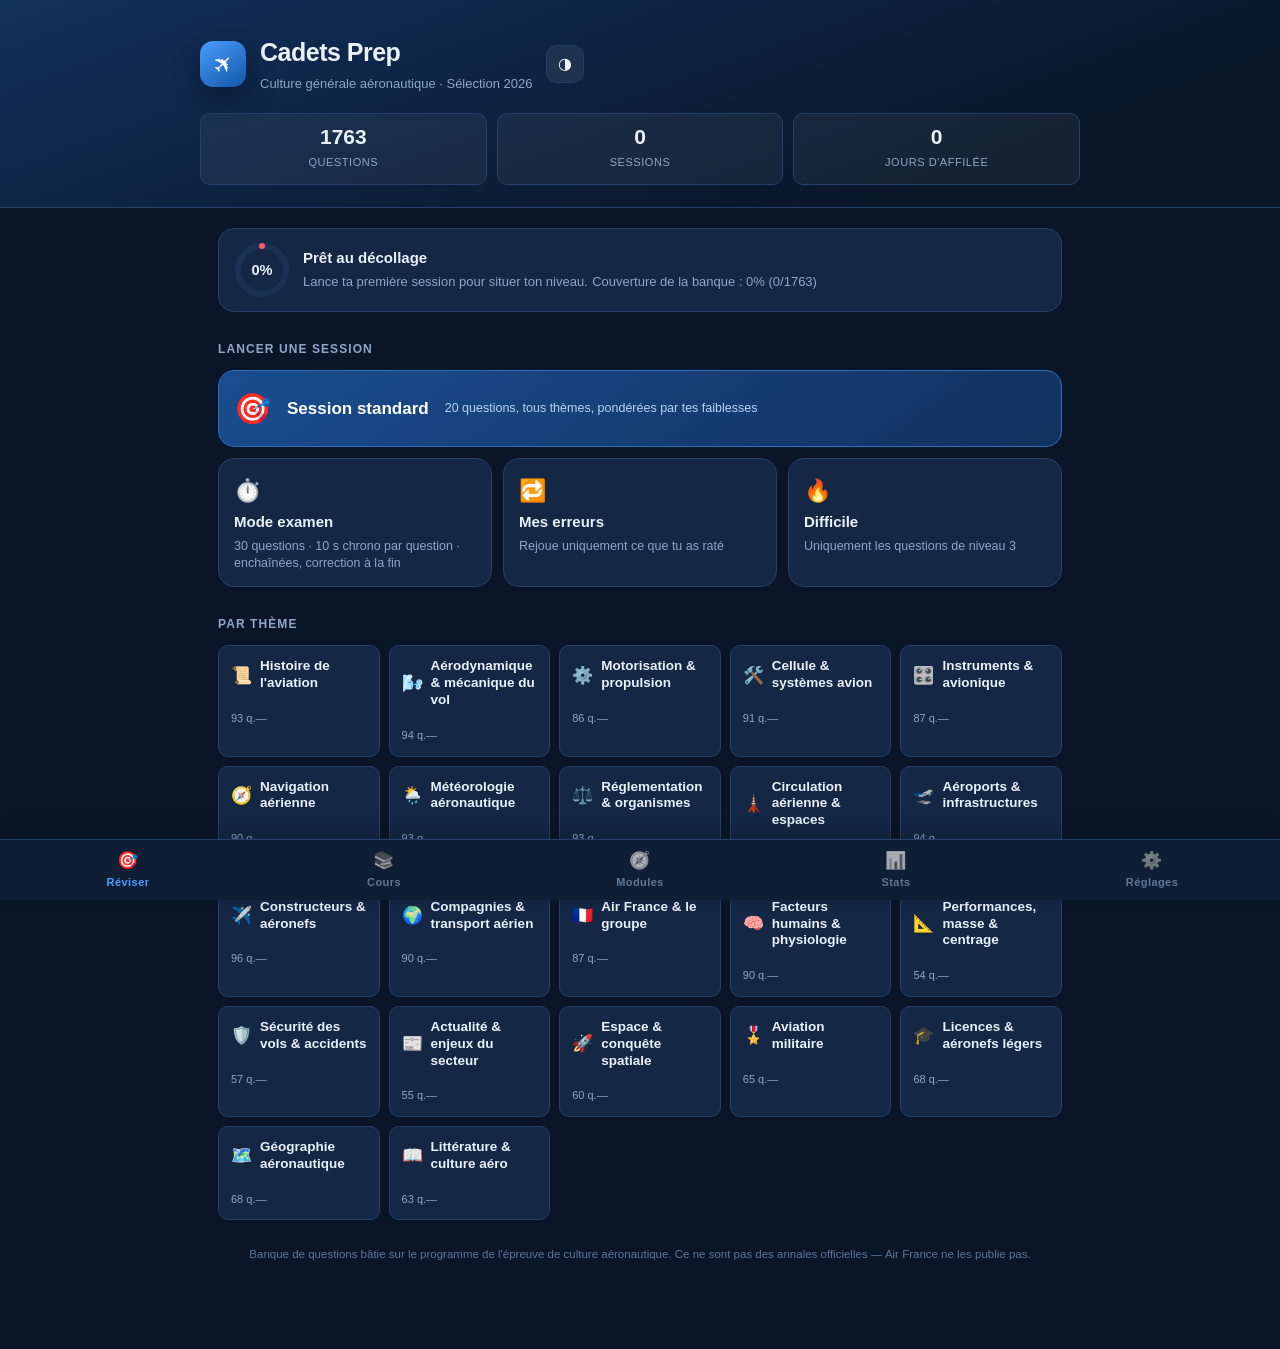
==== commit 51fb4cd8: "Retour à la charte d'origine, le jour/nuit conservé La charte « cahier » est retirée : plus de papie" ====
--- a/index.html
+++ b/index.html
@@ -3,7 +3,7 @@
 <head>
 <meta charset="utf-8">
 <meta name="viewport" content="width=device-width, initial-scale=1, viewport-fit=cover">
-<meta name="theme-color" content="#f4efe1">
+<meta name="theme-color" content="#0a1628">
 <meta name="description" content="Entraînement culture générale aéronautique — préparation Cadets Air France 2026">
 <meta name="apple-mobile-web-app-capable" content="yes">
 <meta name="apple-mobile-web-app-status-bar-style" content="black-translucent">
@@ -255,11 +255,11 @@
 </div>
 
 <nav class="tabbar" id="tabbar" hidden>
-  <button class="tab" data-nav="home">Réviser</button>
-  <button class="tab" data-nav="cours">Cours</button>
-  <button class="tab" data-nav="modules">Modules</button>
-  <button class="tab" data-nav="stats">Stats</button>
-  <button class="tab" data-nav="settings">Réglages</button>
+  <button class="tab" data-nav="home"><span class="tab-ic">🎯</span>Réviser</button>
+  <button class="tab" data-nav="cours"><span class="tab-ic">📚</span>Cours</button>
+  <button class="tab" data-nav="modules"><span class="tab-ic">🧭</span>Modules</button>
+  <button class="tab" data-nav="stats"><span class="tab-ic">📊</span>Stats</button>
+  <button class="tab" data-nav="settings"><span class="tab-ic">⚙️</span>Réglages</button>
 </nav>
 
 <div id="toast" class="toast"></div>
--- a/css/theme.css
+++ b/css/theme.css
@@ -1,173 +1,144 @@
 /* ═══════════════════════════════════════════════════════════
-   theme.css — charte commune à toute l'application
+   theme.css — jeu de couleurs commun, en deux ambiances
 
-   Un cahier d'écolier : papier quadrillé, réglure, marge rouge,
-   et une romaine à empattements pour le texte. Deux ambiances,
-   jour et nuit, choisies par js/theme.js selon l'horloge de
-   l'appareil — ou forcées par l'utilisateur.
+   Le mode nuit reprend exactement la charte d'origine de
+   l'application : mêmes bleus, mêmes dégradés, mêmes valeurs.
+   Le mode jour en est la transposition claire, dans le même
+   langage graphique.
 
-   Toutes les pages définissent leurs couleurs à partir de ces
-   jetons : changer de mode ne touche qu'à ce fichier.
+   Les pages ne définissent plus de couleur en propre : elles
+   lisent ces jetons, et basculent donc ensemble. js/theme.js
+   choisit l'ambiance d'après l'horloge de l'appareil.
    ═══════════════════════════════════════════════════════════ */
 
 :root {
-  /* ───── typographie ───── */
-  --serif: "Times New Roman", Times, "Liberation Serif", Tinos, "Nimbus Roman", Georgia, serif;
-  --mono:  ui-monospace, SFMono-Regular, "SF Mono", Menlo, Consolas, "Liberation Mono", monospace;
-
-  /* ───── papier ───── */
-  --sq:     23px;          /* pas du petit carreau */
-  --radius:    5px;        /* le papier ne fait pas de gros arrondis */
-  --radius-sm: 3px;
-
+  --font: -apple-system, BlinkMacSystemFont, "Segoe UI", Roboto, "Helvetica Neue", Arial, sans-serif;
+  --radius:    16px;
+  --radius-sm: 10px;
   --safe-top:    env(safe-area-inset-top, 0px);
   --safe-bottom: env(safe-area-inset-bottom, 0px);
-
-  /* ───── jour ───── */
-  color-scheme: light;
-  --bg:        #f4efe1;
-  --bg-2:      #eae2cf;
-  --surface:   #fffdf6;
-  --surface-2: #f5efe0;
-  --line:      #cabb9c;
-  --line-soft: #e0d6bf;
-  --text:      #1c2733;
-  --muted:     #4e5a66;
-  --faint:     #6b757f;
-
-  --accent:    #1a5ea8;
-  --accent-2:  #113f74;
-  --af-red:    #c11226;
-  --ok:        #1b7245;
-  --ok-dim:    #dfeee4;
-  --ko:        #ad2a2f;
-  --ko-dim:    #f8e0e0;
-  --warn:      #8f6405;
-  --gold:      #a97a06;
-
-  --grid:  rgba(46,98,160,.17);   /* petits carreaux */
-  --rule:  rgba(46,98,160,.30);   /* gros carreaux, tous les 5 */
-  --marge: rgba(186,62,62,.42);   /* filet de marge */
-
-  --shadow:    0 2px 10px rgba(78,63,36,.16);
-  --shadow-sm: 0 1px 4px rgba(78,63,36,.14);
-
-  /* accents des modules */
-  --mod-ppl:      #10794f;
-  --mod-ppl-2:    #0b5c3c;
-  --mod-ppl-dim:  #dcefe5;
-  --mod-pass:     #5c3fb8;
-  --mod-pass-2:   #452d90;
-  --mod-pass-dim: #e7e0f8;
-  --mod-jeux:     #a1541a;
-  --mod-drill:    #2f4f7a;
 }
 
+/* ───────────── NUIT — la charte d'origine, à l'identique ───────────── */
 :root[data-theme="nuit"] {
   color-scheme: dark;
-  --bg:        #10151b;
-  --bg-2:      #161c23;
-  --surface:   #1a2129;
-  --surface-2: #232b35;
-  --line:      #333e4b;
-  --line-soft: #262f3a;
-  --text:      #e9e5d9;
-  --muted:     #98a3ae;
-  --faint:     #6a747f;
+  --bg:        #0a1628;
+  --bg-2:      #0f1e35;
+  --surface:   #142744;
+  --surface-2: #1b3255;
+  --line:      #24406b;
+  --text:      #eaf1fb;
+  --text-2:    #d5e3f5;
+  --muted:     #8fa6c6;
+  --faint:     #5d7799;
 
-  --accent:    #74b3f7;
-  --accent-2:  #4a8fdc;
-  --af-red:    #ef4457;
-  --ok:        #4fca8c;
-  --ok-dim:    #113020;
-  --ko:        #ff7d84;
-  --ko-dim:    #3a151a;
-  --warn:      #e7b44f;
-  --gold:      #e8bb4a;
+  --accent:      #4a9eff;
+  --accent-2:    #2b7fe0;
+  --accent-deep: #1256a8;
+  --accent-lite: #7ec8ff;
+  --af-red:  #e5122e;
+  --ok:      #22c66b;
+  --ok-dim:  #123d28;
+  --ko:      #ff5d6c;
+  --ko-dim:  #43151d;
+  --warn:    #ffb020;
+  --gold:    #ffc531;
+  --shadow:  0 8px 28px rgba(0,0,0,.35);
+  --sheen:   rgba(255,255,255,.05);
+  --sheen-2: rgba(255,255,255,.07);
+  --veil:    rgba(6,13,26,.78);
 
-  --grid:  rgba(150,190,240,.075);
-  --rule:  rgba(150,190,240,.15);
-  --marge: rgba(230,120,120,.22);
+  /* bandeaux et cartes en dégradé */
+  --hero-1: #12305c;  --hero-2: #0a1628;
+  --prim-1: #1a4d8f;  --prim-2: #12315e;  --prim-line: #2f6fbd;  --prim-sub: #b9d4f5;
+  --cta-1:  #1d3f6e;  --cta-2:  #14294a;  --cta-line: #2f6fbd;  --cta-sub: #b9d4f5;
 
-  --shadow:    0 4px 18px rgba(0,0,0,.5);
-  --shadow-sm: 0 2px 6px rgba(0,0,0,.4);
+  --drill-1: #2a3550; --drill-2: #171f33; --drill-line: #445a86; --drill-go: #8fb0e2; --drill-sub: #a8b8d6;
+  --pplc-1:  #123f31; --pplc-2:  #0e2b25; --pplc-line: #1f7a5c; --pplc-go:  #2fd39a; --pplc-sub: #9fd4c0;
+  --passc-1: #2b2150; --passc-2: #1c1636; --passc-line: #5b46a8; --passc-go: #a78bfa; --passc-sub: #c3b5f2;
+  --jeuxc-1: #4a2a18; --jeuxc-2: #2c1a10; --jeuxc-line: #955a2c; --jeuxc-go: #ff8a3d; --jeuxc-sub: #e6c2a2;
 
-  --mod-ppl:      #3fd9a3;
-  --mod-ppl-2:    #1caa7c;
-  --mod-ppl-dim:  #0e3a2e;
-  --mod-pass:     #b295ff;
-  --mod-pass-2:   #7f5ff2;
-  --mod-pass-dim: #241a4a;
-  --mod-jeux:     #ff9a52;
-  --mod-drill:    #8fb0e2;
+  /* accents propres aux modules */
+  --mod-ppl:      #2fd39a; --mod-ppl-2:  #17a97a; --mod-ppl-dim:  #0e3a2e;
+  --mod-ppl-hero: #10402f;
+  --mod-pass:     #a78bfa; --mod-pass-2: #7c5cf0; --mod-pass-dim: #241a4a;
+  --mod-jeux-hero-1: #1a2c55;
+  --game-bg-1: #10233f;   --game-bg-2: #081123;
 }
 
-/* Sans JavaScript, on suit au moins la préférence du système. */
-@media (prefers-color-scheme: dark) {
-  :root:not([data-theme]) {
-    color-scheme: dark;
-    --bg: #10151b; --bg-2: #161c23; --surface: #1a2129; --surface-2: #232b35;
-    --line: #333e4b; --line-soft: #262f3a;
-    --text: #e9e5d9; --muted: #98a3ae; --faint: #6a747f;
-    --accent: #74b3f7; --accent-2: #4a8fdc; --af-red: #ef4457;
-    --ok: #4fca8c; --ok-dim: #113020; --ko: #ff7d84; --ko-dim: #3a151a;
-    --warn: #e7b44f; --gold: #e8bb4a;
-    --grid: rgba(150,190,240,.075); --rule: rgba(150,190,240,.15);
-    --marge: rgba(230,120,120,.22);
-    --shadow: 0 4px 18px rgba(0,0,0,.5); --shadow-sm: 0 2px 6px rgba(0,0,0,.4);
-    --mod-ppl: #3fd9a3; --mod-ppl-2: #1caa7c; --mod-ppl-dim: #0e3a2e;
-    --mod-pass: #b295ff; --mod-pass-2: #7f5ff2; --mod-pass-dim: #241a4a;
-    --mod-jeux: #ff9a52; --mod-drill: #8fb0e2;
-  }
+/* ───────────── JOUR — la même charte, en clair ───────────── */
+:root[data-theme="jour"] {
+  color-scheme: light;
+  --bg:        #eef2f8;
+  --bg-2:      #e3eaf4;
+  --surface:   #ffffff;
+  --surface-2: #eef3fa;
+  --line:      #c9d6e6;
+  --text:      #132238;
+  --text-2:    #2a3b53;
+  --muted:     #4f6076;
+  --faint:     #6f8098;
+
+  --accent:      #1667c4;
+  --accent-2:    #11519e;
+  --accent-deep: #0d4585;
+  --accent-lite: #4f9bf0;
+  --af-red:  #c00f24;
+  --ok:      #157c46;
+  --ok-dim:  #dcf0e4;
+  --ko:      #b62630;
+  --ko-dim:  #fadfe1;
+  --warn:    #8a6000;
+  --gold:    #a8780a;
+  --shadow:  0 6px 20px rgba(22,45,80,.13);
+  --sheen:   rgba(19,34,56,.04);
+  --sheen-2: rgba(19,34,56,.06);
+  --veil:    rgba(226,233,244,.86);
+
+  --hero-1: #dbe7f7;  --hero-2: #eef2f8;
+  --prim-1: #1e73d2;  --prim-2: #115aae;  --prim-line: #11519e;  --prim-sub: #d6e8fb;
+  --cta-1:  #ffffff;  --cta-2:  #f2f7fd;  --cta-line: #9dc0e8;  --cta-sub: #4f6076;
+
+  --drill-1: #ffffff; --drill-2: #f1f4fa; --drill-line: #a9bbd4; --drill-go: #3a5f94; --drill-sub: #4f6076;
+  --pplc-1:  #ffffff; --pplc-2:  #eef8f3; --pplc-line: #8ccfb4; --pplc-go:  #0e7a55; --pplc-sub: #4f6076;
+  --passc-1: #ffffff; --passc-2: #f3efff; --passc-line: #b7a4ee; --passc-go: #5a3cc0; --passc-sub: #4f6076;
+  --jeuxc-1: #ffffff; --jeuxc-2: #fdf2e9; --jeuxc-line: #e0b083; --jeuxc-go: #a4530f; --jeuxc-sub: #4f6076;
+
+  --mod-ppl:      #0e7a55; --mod-ppl-2:  #0b5f42; --mod-ppl-dim:  #dcf0e7;
+  --mod-ppl-hero: #dff0e8;
+  --mod-pass:     #5a3cc0; --mod-pass-2: #452d95; --mod-pass-dim: #e8e1fb;
+  --mod-jeux-hero-1: #dde6f6;
+  --game-bg-1: #e7eef8;   --game-bg-2: #f3f6fb;
 }
 
-/* ═════════ le papier ═════════ */
-
-html {
-  background-color: var(--bg);
-  /* petits carreaux, puis gros carreaux tous les cinq */
-  background-image:
-    linear-gradient(var(--grid) 1px, transparent 1px),
-    linear-gradient(90deg, var(--grid) 1px, transparent 1px),
-    linear-gradient(var(--rule) 1px, transparent 1px),
-    linear-gradient(90deg, var(--rule) 1px, transparent 1px);
-  background-size:
-    var(--sq) var(--sq),
-    var(--sq) var(--sq),
-    calc(var(--sq) * 5) calc(var(--sq) * 5),
-    calc(var(--sq) * 5) calc(var(--sq) * 5);
-  background-position: -1px -1px;
-  background-attachment: fixed;
+/* Sans JavaScript, on suit la préférence du système ; à défaut, la nuit,
+   qui est l'ambiance historique de l'application. */
+:root:not([data-theme]) {
+  color-scheme: dark;
+  --bg: #0a1628; --bg-2: #0f1e35; --surface: #142744; --surface-2: #1b3255;
+  --line: #24406b; --text: #eaf1fb; --text-2: #d5e3f5; --muted: #8fa6c6; --faint: #5d7799;
+  --accent: #4a9eff; --accent-2: #2b7fe0; --accent-deep: #1256a8; --accent-lite: #7ec8ff;
+  --af-red: #e5122e; --ok: #22c66b; --ok-dim: #123d28; --ko: #ff5d6c; --ko-dim: #43151d;
+  --warn: #ffb020; --gold: #ffc531; --shadow: 0 8px 28px rgba(0,0,0,.35);
+  --sheen: rgba(255,255,255,.05); --sheen-2: rgba(255,255,255,.07); --veil: rgba(6,13,26,.78);
+  --hero-1: #12305c; --hero-2: #0a1628;
+  --prim-1: #1a4d8f; --prim-2: #12315e; --prim-line: #2f6fbd; --prim-sub: #b9d4f5;
+  --cta-1: #1d3f6e; --cta-2: #14294a; --cta-line: #2f6fbd; --cta-sub: #b9d4f5;
+  --drill-1: #2a3550; --drill-2: #171f33; --drill-line: #445a86; --drill-go: #8fb0e2; --drill-sub: #a8b8d6;
+  --pplc-1: #123f31; --pplc-2: #0e2b25; --pplc-line: #1f7a5c; --pplc-go: #2fd39a; --pplc-sub: #9fd4c0;
+  --passc-1: #2b2150; --passc-2: #1c1636; --passc-line: #5b46a8; --passc-go: #a78bfa; --passc-sub: #c3b5f2;
+  --jeuxc-1: #4a2a18; --jeuxc-2: #2c1a10; --jeuxc-line: #955a2c; --jeuxc-go: #ff8a3d; --jeuxc-sub: #e6c2a2;
+  --mod-ppl: #2fd39a; --mod-ppl-2: #17a97a; --mod-ppl-dim: #0e3a2e; --mod-ppl-hero: #10402f;
+  --mod-pass: #a78bfa; --mod-pass-2: #7c5cf0; --mod-pass-dim: #241a4a;
+  --mod-jeux-hero-1: #1a2c55; --game-bg-1: #10233f; --game-bg-2: #081123;
 }
 
-body {
-  background: transparent;
-  font-family: var(--serif);
-  color: var(--text);
-  -webkit-font-smoothing: antialiased;
-  text-rendering: optimizeLegibility;
-}
-
-/* Les chiffres doivent s'aligner : tableaux, chronos, scores. */
-body { font-variant-numeric: tabular-nums lining-nums; }
-
-/* ═════════ feuilles et réglure ═════════ */
-
-/* une feuille posée sur le cahier */
-.sheet {
-  background: var(--surface);
-  border: 1px solid var(--line);
-  border-radius: var(--radius);
-  box-shadow: var(--shadow-sm);
-}
-
-/* ═════════ bouton de mode jour / nuit ═════════ */
-
+/* ═════════ bouton d'ambiance ═════════ */
 .theme-btn {
-  background: var(--surface); border: 1px solid var(--line);
-  width: 38px; height: 38px; border-radius: var(--radius);
+  background: var(--sheen-2); border: 1px solid var(--line);
+  width: 38px; height: 38px; border-radius: 11px;
   display: grid; place-items: center; flex: 0 0 38px;
-  font-size: 16px; cursor: pointer; color: inherit;
-  font-family: var(--serif);
+  font-size: 16px; cursor: pointer; color: inherit; font-family: inherit;
+  transition: transform .1s;
 }
 .theme-btn:active { transform: scale(.95); }
--- a/css/style.css
+++ b/css/style.css
@@ -6,13 +6,16 @@
 
 html, body {
   margin: 0; padding: 0;
+  background: var(--bg);
+  color: var(--text);
+  font-family: var(--font);
   font-size: 16px;
   line-height: 1.5;
   overscroll-behavior-y: none;
 }
 body { min-height: 100dvh; }
 
-h1, h2, h3 { margin: 0; font-weight: 700; letter-spacing: 0; }
+h1, h2, h3 { margin: 0; font-weight: 700; letter-spacing: -.02em; }
 p { margin: 0; }
 button { font: inherit; color: inherit; cursor: pointer; }
 
@@ -26,15 +29,15 @@
 
 /* ───────── Hero ───────── */
 .hero {
-  background: var(--surface); border-bottom: 2px solid var(--line);
+  background: linear-gradient(160deg, var(--hero-1) 0%, var(--hero-2) 78%);
+  border-bottom: 1px solid var(--line);
   padding: calc(26px + var(--safe-top)) 18px 22px;
 }
 .hero-brand { display: flex; align-items: center; gap: 14px; max-width: 880px; margin: 0 auto; }
-.hero-brand > div { flex: 1; min-width: 0; }
 .brand-mark {
-  width: 46px; height: 46px; flex: 0 0 46px; border-radius: 4px;
-  background: linear-gradient(145deg, var(--accent), var(--accent-2));
-  position: relative; box-shadow: var(--shadow-sm);
+  width: 46px; height: 46px; flex: 0 0 46px; border-radius: 13px;
+  background: linear-gradient(145deg, var(--accent), var(--accent-deep));
+  position: relative; box-shadow: var(--shadow);
 }
 .brand-mark::after {
   content: "✈"; position: absolute; inset: 0;
@@ -42,18 +45,18 @@
   transform: rotate(-45deg);
 }
 .hero h1 { font-size: 25px; }
-.brand-sub { color: var(--muted); font-size: 12.5px; margin-top: 2px; }
+.brand-sub { color: var(--muted); font-size: 13px; margin-top: 2px; }
 
 .hero-stats {
   display: grid; grid-template-columns: repeat(3, 1fr); gap: 10px;
   max-width: 880px; margin: 20px auto 0;
 }
 .hstat {
-  background: var(--surface); border: 1px solid var(--line);
+  background: var(--sheen); border: 1px solid var(--line);
   border-radius: var(--radius-sm); padding: 11px 12px; text-align: center;
 }
 .hstat b { display: block; font-size: 21px; line-height: 1.15; }
-.hstat span { font-size: 10px; color: var(--muted); text-transform: uppercase; letter-spacing: .03em; }
+.hstat span { font-size: 11px; color: var(--muted); text-transform: uppercase; letter-spacing: .05em; }
 
 /* ───────── Readiness ───────── */
 .readiness {
@@ -83,16 +86,17 @@
 .mode-card:active { transform: scale(.975); }
 .mode-card:hover { border-color: var(--accent); background: var(--surface-2); }
 .mode-card.primary {
-  background: var(--accent); border-color: var(--accent-2); grid-column: 1 / -1; color: #fff;
-}
-.mode-icon { font-size: 18px; }
+  background: linear-gradient(145deg, var(--prim-1), var(--prim-2));
+  border-color: var(--prim-line); grid-column: 1 / -1; color: #fff;
+}
+.mode-icon { font-size: 22px; }
 .mode-name { font-weight: 650; font-size: 15px; }
 .mode-desc { font-size: 12.5px; color: var(--muted); line-height: 1.35; }
-.mode-card.primary .mode-desc { color: rgba(255,255,255,.85); }
+.mode-card.primary .mode-desc { color: var(--prim-sub); }
 .mode-badge {
   position: absolute; top: 12px; right: 12px;
   background: var(--af-red); color: #fff; font-size: 11px; font-weight: 700;
-  min-width: 22px; height: 22px; border-radius: 4px; padding: 0 7px;
+  min-width: 22px; height: 22px; border-radius: 11px; padding: 0 7px;
   display: grid; place-items: center;
 }
 .mode-badge[data-empty="1"] { display: none; }
@@ -117,7 +121,7 @@
 /* ───────── Buttons ───────── */
 .btn {
   border: 1px solid var(--line); background: var(--surface);
-  border-radius: 4px; padding: 13px 18px; font-weight: 600; font-size: 15px;
+  border-radius: 12px; padding: 13px 18px; font-weight: 600; font-size: 15px;
   transition: transform .1s, background .15s, opacity .15s;
 }
 .btn:active { transform: scale(.98); }
@@ -126,8 +130,8 @@
 .btn.ghost { background: transparent; }
 .btn.wide { width: 100%; }
 .icon-btn {
-  background: var(--surface); border: 1px solid var(--line);
-  width: 38px; height: 38px; border-radius: 4px; display: grid; place-items: center;
+  background: var(--sheen-2); border: 1px solid var(--line);
+  width: 38px; height: 38px; border-radius: 11px; display: grid; place-items: center;
   font-size: 17px; flex: 0 0 38px;
 }
 .home-actions { display: flex; gap: 10px; margin-top: 26px; }
@@ -144,7 +148,7 @@
 }
 .progress-wrap { flex: 1; display: flex; align-items: center; gap: 10px; }
 .progress-bar { flex: 1; height: 6px; background: var(--surface-2); border-radius: 3px; overflow: hidden; }
-.progress-fill { height: 100%; width: 0; background: var(--accent); border-radius: 3px; transition: width .3s ease; }
+.progress-fill { height: 100%; width: 0; background: linear-gradient(90deg, var(--accent), var(--accent-lite)); border-radius: 3px; transition: width .3s ease; }
 .progress-label { font-size: 12.5px; color: var(--muted); font-variant-numeric: tabular-nums; }
 .quiz-timer { font-size: 15px; font-weight: 600; color: var(--muted); font-variant-numeric: tabular-nums; min-width: 44px; text-align: right; }
 .quiz-timer.urgent { color: var(--ko); animation: pulse .55s ease-in-out infinite; }
@@ -156,7 +160,7 @@
 .quiz-body { flex: 1; max-width: 760px; width: 100%; margin: 0 auto; padding: 22px 18px 20px; }
 .q-meta { display: flex; gap: 7px; margin-bottom: 14px; flex-wrap: wrap; }
 .chip {
-  font-size: 11px; padding: 4px 10px; border-radius: 6px;
+  font-size: 11px; padding: 4px 10px; border-radius: 20px;
   background: var(--surface-2); border: 1px solid var(--line); color: var(--muted);
   text-transform: uppercase; letter-spacing: .04em; font-weight: 600;
 }
@@ -170,13 +174,13 @@
 .opt {
   display: flex; align-items: flex-start; gap: 12px; text-align: left;
   background: var(--surface); border: 1.5px solid var(--line);
-  border-radius: 4px; padding: 14px 15px; font-size: 15px; line-height: 1.4;
+  border-radius: 13px; padding: 14px 15px; font-size: 15px; line-height: 1.4;
   transition: border-color .13s, background .13s, transform .1s;
 }
 .opt:active:not(:disabled) { transform: scale(.99); }
 .opt:hover:not(:disabled):not(.locked) { border-color: var(--accent); }
 .opt-key {
-  flex: 0 0 25px; height: 25px; border-radius: 3px;
+  flex: 0 0 25px; height: 25px; border-radius: 8px;
   background: var(--surface-2); border: 1px solid var(--line);
   display: grid; place-items: center; font-size: 12.5px; font-weight: 700; color: var(--muted);
 }
@@ -189,14 +193,14 @@
 .opt:disabled { cursor: default; }
 
 .explain {
-  margin-top: 18px; padding: 14px 16px; border-radius: 4px;
+  margin-top: 18px; padding: 14px 16px; border-radius: 13px;
   background: var(--surface); border: 1px solid var(--line);
   animation: fade .2s ease;
 }
 .explain-verdict { font-weight: 700; font-size: 14px; margin-bottom: 6px; }
 .explain-verdict.ok { color: var(--ok); }
 .explain-verdict.ko { color: var(--ko); }
-.explain p { font-size: 15px; color: var(--text); line-height: 1.6; }
+.explain p { font-size: 14.5px; color: var(--text-2); line-height: 1.55; }
 
 .quiz-foot {
   position: sticky; bottom: 0; background: var(--bg-2);
@@ -260,7 +264,7 @@
   padding: 12px 14px; display: flex; align-items: center; gap: 13px;
 }
 .hist-score {
-  flex: 0 0 46px; height: 46px; border-radius: 4px; display: grid; place-items: center;
+  flex: 0 0 46px; height: 46px; border-radius: 12px; display: grid; place-items: center;
   font-weight: 700; font-size: 15px;
 }
 .hist-info { flex: 1; min-width: 0; }
@@ -281,11 +285,11 @@
 .setting.danger strong { color: var(--ko); }
 .setting select {
   background: var(--surface-2); color: var(--text); border: 1px solid var(--line);
-  border-radius: 3px; padding: 8px 11px; font-size: 14px;
+  border-radius: 9px; padding: 8px 11px; font-size: 14px;
 }
 .switch {
   appearance: none; -webkit-appearance: none;
-  width: 46px; height: 27px; border-radius: 5px; background: var(--surface-2);
+  width: 46px; height: 27px; border-radius: 14px; background: var(--surface-2);
   border: 1px solid var(--line); position: relative; cursor: pointer; flex: 0 0 46px;
   transition: background .18s;
 }
@@ -300,34 +304,34 @@
 /* ═════════ COURS ═════════ */
 .cours-cta {
   width: 100%; margin-top: 20px; text-align: left;
-  background: var(--surface);
-  border: 1px solid var(--line); border-left: 4px solid var(--accent); border-radius: var(--radius);
+  background: linear-gradient(145deg, var(--cta-1), var(--cta-2));
+  border: 1px solid var(--cta-line); border-radius: var(--radius);
   padding: 16px; display: flex; align-items: center; gap: 14px;
   transition: transform .12s, border-color .12s;
 }
 .cours-cta:active { transform: scale(.985); }
 .cours-cta:hover { border-color: var(--accent); }
-.cta-icon { font-size: 21px; flex: 0 0 auto; }
+.cta-icon { font-size: 26px; flex: 0 0 auto; }
 .cta-body { flex: 1; min-width: 0; }
 .cta-body b { display: block; font-size: 16px; }
-.cta-body small { color: var(--muted); font-size: 12.5px; line-height: 1.35; display: block; margin-top: 2px; }
+.cta-body small { color: var(--cta-sub); font-size: 12.5px; line-height: 1.35; display: block; margin-top: 2px; }
 .cta-go { font-size: 20px; color: var(--accent); }
 
 a.cours-cta { text-decoration: none; color: inherit; }
-.drill-cta { border-left-color: var(--mod-drill); }
-.drill-cta:hover { border-color: var(--mod-drill); }
-
-.drill-cta .cta-go { color: var(--mod-drill); }
-
-.ppl-cta { border-left-color: var(--mod-ppl); }
-.ppl-cta:hover { border-color: var(--mod-ppl); }
-
-.ppl-cta .cta-go { color: var(--mod-ppl); }
-
-.jeux-cta { border-left-color: var(--mod-jeux); }
-.jeux-cta:hover { border-color: var(--mod-jeux); }
-
-.jeux-cta .cta-go { color: var(--mod-jeux); }
+.drill-cta { background: linear-gradient(145deg, var(--drill-1), var(--drill-2)); border-color: var(--drill-line); }
+.drill-cta:hover { border-color: var(--drill-go); }
+.drill-cta .cta-body small { color: var(--drill-sub); }
+.drill-cta .cta-go { color: var(--drill-go); }
+
+.ppl-cta { background: linear-gradient(145deg, var(--pplc-1), var(--pplc-2)); border-color: var(--pplc-line); }
+.ppl-cta:hover { border-color: var(--pplc-go); }
+.ppl-cta .cta-body small { color: var(--pplc-sub); }
+.ppl-cta .cta-go { color: var(--pplc-go); }
+
+.jeux-cta { background: linear-gradient(145deg, var(--jeuxc-1), var(--jeuxc-2)); border-color: var(--jeuxc-line); }
+.jeux-cta:hover { border-color: var(--jeuxc-go); }
+.jeux-cta .cta-body small { color: var(--jeuxc-sub); }
+.jeux-cta .cta-go { color: var(--jeuxc-go); }
 
 .cours-progress {
   display: flex; align-items: center; gap: 14px; margin-top: 18px;
@@ -375,39 +379,34 @@
 .fiche-hero p { color: var(--muted); font-size: 14.5px; margin-top: 7px; line-height: 1.5; }
 .fiche-min {
   display: inline-block; margin: 12px 0 18px; font-size: 11.5px; color: var(--faint);
-  border: 1px solid var(--line); border-radius: 6px; padding: 3px 11px;
-}
-/* une section de fiche = une page du cahier : feuille blanche et filet de marge */
-.fiche-section {
-  margin-top: 22px; background: var(--surface);
-  border: 1px solid var(--line); border-left: 3px solid var(--marge);
-  border-radius: var(--radius); padding: 16px 18px 8px 20px;
-}
+  border: 1px solid var(--line); border-radius: 20px; padding: 3px 11px;
+}
+.fiche-section { margin-top: 26px; }
 .fiche-section h2 {
   font-size: 17px; margin-bottom: 11px; padding-bottom: 8px;
   border-bottom: 1px solid var(--line); color: var(--text);
 }
-.fiche-section p { font-size: 16px; line-height: 1.7; color: var(--text); margin-bottom: 12px; }
+.fiche-section p { font-size: 15px; line-height: 1.68; color: var(--text-2); margin-bottom: 12px; }
 .fiche-section p b, .fiche-list b, .fiche-key b { color: var(--text); }
 .fiche-hint { color: var(--faint) !important; font-size: 13px !important; font-style: italic; }
 .fiche-list { margin: 0 0 12px; padding-left: 19px; }
-.fiche-list li { font-size: 16px; line-height: 1.65; color: var(--text); margin-bottom: 7px; }
+.fiche-list li { font-size: 15px; line-height: 1.6; color: var(--text-2); margin-bottom: 7px; }
 
 .fiche-key {
-  background: var(--surface-2);
+  background: var(--sheen);
   border: 1px solid var(--line); border-left: 3px solid var(--accent);
   border-radius: 0 var(--radius-sm) var(--radius-sm) 0; padding: 13px 15px; margin: 16px 0;
 }
 .fiche-key > b { font-size: 11.5px; text-transform: uppercase; letter-spacing: .07em; color: var(--accent); }
 .fiche-key ul { margin: 8px 0 0; padding-left: 18px; }
-.fiche-key li { font-size: 15.5px; line-height: 1.6; margin-bottom: 6px; color: var(--text); }
+.fiche-key li { font-size: 14.5px; line-height: 1.55; margin-bottom: 6px; color: var(--text-2); }
 
 .fiche-table-wrap { overflow-x: auto; margin: 14px 0; -webkit-overflow-scrolling: touch; }
 .fiche-table { border-collapse: collapse; width: 100%; font-size: 13.5px; min-width: 380px; }
 .fiche-table th, .fiche-table td { border: 1px solid var(--line); padding: 8px 11px; text-align: left; }
-.fiche-table th { background: var(--surface-2); font-weight: 600; font-size: 13px; color: var(--text); }
-.fiche-table td { color: var(--text); }
-.fiche-table tr:nth-child(even) td { background: var(--surface-2); }
+.fiche-table th { background: var(--surface-2); font-weight: 600; font-size: 12.5px; color: var(--text); }
+.fiche-table td { color: var(--text-2); }
+.fiche-table tr:nth-child(even) td { background: var(--sheen); }
 
 .timeline { border-left: 2px solid var(--line); padding-left: 16px; margin-left: 6px; }
 .tl-row { position: relative; padding-bottom: 14px; }
@@ -417,7 +416,7 @@
   box-shadow: 0 0 0 3px var(--bg);
 }
 .tl-year { display: block; font-weight: 700; font-size: 13.5px; color: var(--accent); }
-.tl-ev { font-size: 15.5px; color: var(--text); line-height: 1.55; }
+.tl-ev { font-size: 14.5px; color: var(--text-2); line-height: 1.5; }
 
 .flashcards { display: flex; flex-direction: column; gap: 9px; }
 .flashcard {
@@ -439,7 +438,7 @@
   position: fixed; left: 50%; bottom: calc(26px + var(--safe-bottom));
   transform: translate(-50%, 20px); opacity: 0; pointer-events: none;
   background: var(--surface-2); border: 1px solid var(--line);
-  padding: 11px 18px; border-radius: 4px; font-size: 14px; z-index: 100;
+  padding: 11px 18px; border-radius: 12px; font-size: 14px; z-index: 100;
   box-shadow: var(--shadow); transition: opacity .2s, transform .2s;
   max-width: 88vw; text-align: center;
 }
@@ -467,41 +466,38 @@
 }
 
 /* Bandeau du module PASS (accueil) */
-.pass-cta { border-left-color: var(--mod-pass); }
-.pass-cta:hover { border-color: var(--mod-pass); }
-
-.pass-cta .cta-go { color: var(--mod-pass); }
+.pass-cta { background: linear-gradient(145deg, var(--passc-1), var(--passc-2)); border-color: var(--passc-line); }
+.pass-cta:hover { border-color: var(--passc-go); }
+.pass-cta .cta-body small { color: var(--passc-sub); }
+.pass-cta .cta-go { color: var(--passc-go); }
 
 /* ═════════ Barre d'onglets ═════════ */
 .tabbar {
   position: fixed; left: 0; right: 0; bottom: 0; z-index: 60;
   display: grid; grid-template-columns: repeat(5, 1fr);
-  background: var(--surface); border-top: 2px solid var(--line);
+  background: var(--bg-2); border-top: 1px solid var(--line);
   padding-bottom: var(--safe-bottom);
-  box-shadow: 0 -2px 10px rgba(0,0,0,.08);
+  box-shadow: 0 -6px 20px rgba(0,0,0,.18);
 }
 .tabbar[hidden] { display: none; }
 .tab {
-  background: none; border: 0; padding: 13px 2px 12px;
-  font-family: var(--serif); font-size: 12.5px; font-weight: 600;
-  letter-spacing: .06em; text-transform: uppercase;
+  background: none; border: 0; padding: 11px 2px 10px;
+  font-size: 11px; font-weight: 600; letter-spacing: .04em;
   color: var(--faint); position: relative;
-}
-.tab::after {
-  content: ""; position: absolute; left: 22%; right: 22%; top: 0; height: 3px;
-  background: var(--accent); opacity: 0; transition: opacity .15s;
-}
+  transition: color .15s;
+}
+.tab .tab-ic { display: block; font-size: 17px; line-height: 1.15; margin-bottom: 3px; filter: grayscale(1) opacity(.65); transition: filter .15s; }
 .tab.on { color: var(--accent); }
-.tab.on::after { opacity: 1; }
-body.with-tabs .wrap { padding-bottom: calc(84px + var(--safe-bottom)); }
-
-/* ═════════ Sélecteur à segments (ambiance) ═════════ */
+.tab.on .tab-ic { filter: none; }
+body.with-tabs .wrap { padding-bottom: calc(86px + var(--safe-bottom)); }
+
+/* ═════════ Sélecteur d'ambiance ═════════ */
 .seg { display: flex; border: 1px solid var(--line); border-radius: var(--radius-sm); overflow: hidden; flex: 0 0 auto; }
 .seg button {
   background: var(--surface); border: 0; border-left: 1px solid var(--line);
-  padding: 7px 11px; font-family: var(--serif); font-size: 13px; color: var(--muted);
+  padding: 8px 12px; font-size: 13px; color: var(--muted); font-family: inherit;
 }
 .seg button:first-child { border-left: 0; }
-.seg button.on { background: var(--accent); color: #fff; font-weight: 700; }
-
-.lede { color: var(--muted); font-size: 15px; margin: 0 0 18px; line-height: 1.5; }
+.seg button.on { background: var(--accent); color: #fff; font-weight: 600; }
+
+.lede { color: var(--muted); font-size: 14px; margin: 0 0 18px; line-height: 1.5; }
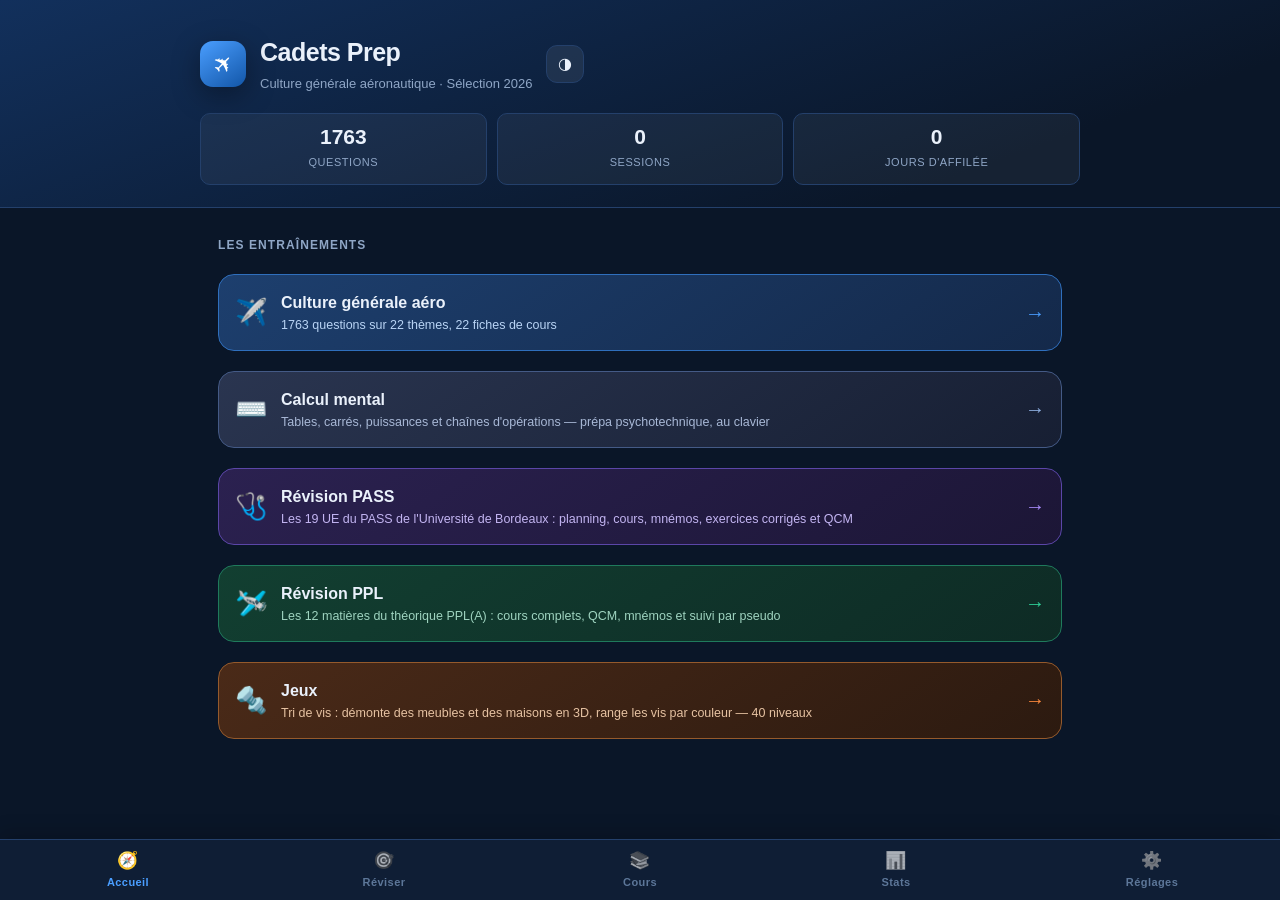
==== commit debeec2d: "L'accueil devient la liste des entraînements L'application s'ouvre désormais sur les entraînements p" ====
--- a/index.html
+++ b/index.html
@@ -21,20 +21,11 @@
 <div id="app">
 
   <!-- ══════════════ HOME ══════════════ -->
-  <section class="screen active" id="screen-home">
-    <header class="hero">
-      <div class="hero-brand">
-        <span class="brand-mark"></span>
-        <div>
-          <h1>Cadets Prep</h1>
-          <p class="brand-sub">Culture générale aéronautique · Sélection 2026</p>
-        </div>
-        <button class="theme-btn" id="theme-toggle" data-theme-toggle aria-label="Mode jour ou nuit">◑</button>
-      </div>
-      <div class="hero-stats" id="hero-stats"></div>
-    </header>
-
-    <div class="wrap">
+  <section class="screen" id="screen-home">
+    <div class="wrap">
+      <div class="page-head">
+        <h1>Culture générale aéro</h1>
+      </div>
       <div id="readiness" class="readiness"></div>
 
       <h2 class="section-title">Lancer une session</h2>
@@ -114,7 +105,7 @@
       <div class="review" id="review"></div>
       <div class="home-actions sticky-actions">
         <button class="btn primary" data-nav="replay">↻ Nouvelle session</button>
-        <button class="btn ghost" data-nav="home">Accueil</button>
+        <button class="btn ghost" data-nav="modules">Accueil</button>
       </div>
     </div>
   </section>
@@ -146,12 +137,30 @@
 
 
   <!-- ══════════════ MODULES ══════════════ -->
-  <section class="screen" id="screen-modules">
-    <div class="wrap">
-      <div class="page-head">
-        <h1>Modules</h1>
-      </div>
-      <p class="lede">Quatre entraînements autonomes, chacun avec sa propre progression.</p>
+  <section class="screen active" id="screen-modules">
+    <header class="hero">
+      <div class="hero-brand">
+        <span class="brand-mark"></span>
+        <div>
+          <h1>Cadets Prep</h1>
+          <p class="brand-sub">Culture générale aéronautique · Sélection 2026</p>
+        </div>
+        <button class="theme-btn" id="theme-toggle" data-theme-toggle aria-label="Mode jour ou nuit">◑</button>
+      </div>
+      <div class="hero-stats" id="hero-stats"></div>
+    </header>
+
+    <div class="wrap">
+      <h2 class="section-title">Les entraînements</h2>
+
+      <button class="cours-cta" data-nav="home">
+        <span class="cta-icon">✈️</span>
+        <span class="cta-body">
+          <b>Culture générale aéro</b>
+          <small id="cta-culture-sub">1 763 questions sur 22 thèmes, 22 fiches de cours — l'épreuve de la sélection</small>
+        </span>
+        <span class="cta-go">→</span>
+      </button>
 
       <a class="cours-cta drill-cta" href="drill-calcul.html">
         <span class="cta-icon">⌨️</span>
@@ -255,9 +264,9 @@
 </div>
 
 <nav class="tabbar" id="tabbar" hidden>
+  <button class="tab" data-nav="modules"><span class="tab-ic">🧭</span>Accueil</button>
   <button class="tab" data-nav="home"><span class="tab-ic">🎯</span>Réviser</button>
   <button class="tab" data-nav="cours"><span class="tab-ic">📚</span>Cours</button>
-  <button class="tab" data-nav="modules"><span class="tab-ic">🧭</span>Modules</button>
   <button class="tab" data-nav="stats"><span class="tab-ic">📊</span>Stats</button>
   <button class="tab" data-nav="settings"><span class="tab-ic">⚙️</span>Réglages</button>
 </nav>
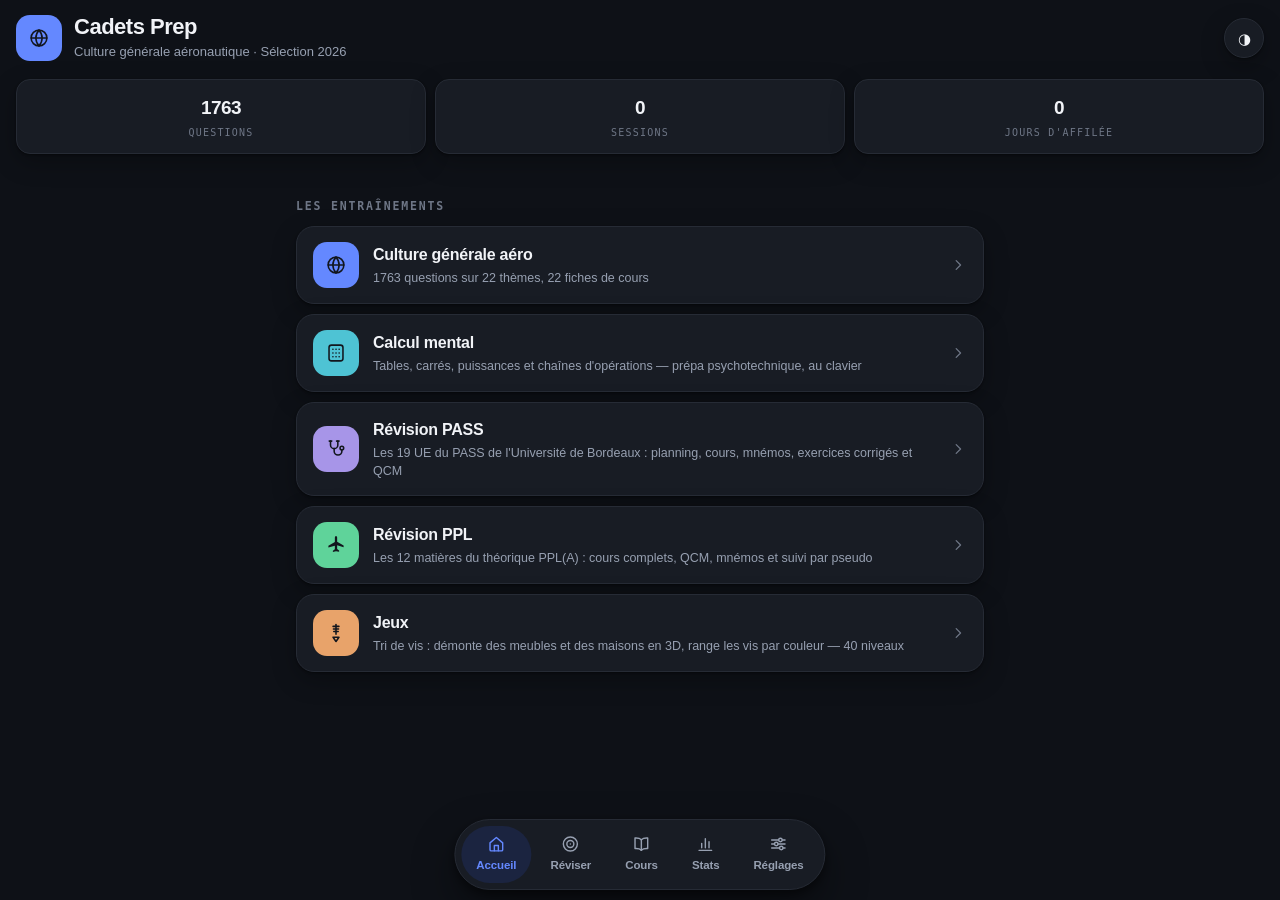
==== commit 22226e08: "Une seule charte pour toute l'application Le module PPL avait pris une charte à lui ; elle devient c" ====
--- a/index.html
+++ b/index.html
@@ -3,7 +3,7 @@
 <head>
 <meta charset="utf-8">
 <meta name="viewport" content="width=device-width, initial-scale=1, viewport-fit=cover">
-<meta name="theme-color" content="#0a1628">
+<meta name="theme-color" content="#f2f3f6">
 <meta name="description" content="Entraînement culture générale aéronautique — préparation Cadets Air France 2026">
 <meta name="apple-mobile-web-app-capable" content="yes">
 <meta name="apple-mobile-web-app-status-bar-style" content="black-translucent">
@@ -31,23 +31,23 @@
       <h2 class="section-title">Lancer une session</h2>
       <div class="mode-grid">
         <button class="mode-card primary" data-mode="mixed">
-          <span class="mode-icon">🎯</span>
+          <span class="mode-icon" data-ic="target"></span>
           <span class="mode-name">Session standard</span>
           <span class="mode-desc">20 questions, tous thèmes, pondérées par tes faiblesses</span>
         </button>
         <button class="mode-card" data-mode="exam">
-          <span class="mode-icon">⏱️</span>
+          <span class="mode-icon" data-ic="clock"></span>
           <span class="mode-name">Mode examen</span>
           <span class="mode-desc">30 questions · 10 s chrono par question · enchaînées, correction à la fin</span>
         </button>
         <button class="mode-card" data-mode="errors">
-          <span class="mode-icon">🔁</span>
+          <span class="mode-icon" data-ic="repeat"></span>
           <span class="mode-name">Mes erreurs</span>
           <span class="mode-desc">Rejoue uniquement ce que tu as raté</span>
           <span class="mode-badge" id="errors-count">0</span>
         </button>
         <button class="mode-card" data-mode="hard">
-          <span class="mode-icon">🔥</span>
+          <span class="mode-icon" data-ic="flame"></span>
           <span class="mode-name">Difficile</span>
           <span class="mode-desc">Uniquement les questions de niveau 3</span>
         </button>
@@ -66,7 +66,7 @@
   <!-- ══════════════ QUIZ ══════════════ -->
   <section class="screen" id="screen-quiz">
     <div class="quiz-top">
-      <button class="icon-btn" id="quiz-quit" aria-label="Quitter">✕</button>
+      <button class="icon-btn" id="quiz-quit" aria-label="Quitter" data-ic="close"></button>
       <div class="progress-wrap">
         <div class="progress-bar"><div class="progress-fill" id="progress-fill"></div></div>
         <span class="progress-label" id="progress-label">1 / 20</span>
@@ -104,7 +104,7 @@
       <h2 class="section-title">Correction détaillée</h2>
       <div class="review" id="review"></div>
       <div class="home-actions sticky-actions">
-        <button class="btn primary" data-nav="replay">↻ Nouvelle session</button>
+        <button class="btn primary" data-nav="replay" data-ic="repeat">Nouvelle session</button>
         <button class="btn ghost" data-nav="modules">Accueil</button>
       </div>
     </div>
@@ -129,7 +129,7 @@
   <!-- ══════════════ FICHE ══════════════ -->
   <section class="screen" id="screen-fiche">
     <div class="fiche-top">
-      <button class="icon-btn" data-nav="cours" aria-label="Retour">←</button>
+      <button class="icon-btn" data-nav="cours" aria-label="Retour" data-ic="left"></button>
       <span>Fiche de cours</span>
     </div>
     <div class="wrap"><div id="fiche-content"></div></div>
@@ -140,7 +140,7 @@
   <section class="screen active" id="screen-modules">
     <header class="hero">
       <div class="hero-brand">
-        <span class="brand-mark"></span>
+        <span class="brand-mark" data-mod="culture"></span>
         <div>
           <h1>Cadets Prep</h1>
           <p class="brand-sub">Culture générale aéronautique · Sélection 2026</p>
@@ -154,48 +154,48 @@
       <h2 class="section-title">Les entraînements</h2>
 
       <button class="cours-cta" data-nav="home">
-        <span class="cta-icon">✈️</span>
+        <span class="cta-icon" data-mod="culture"></span>
         <span class="cta-body">
           <b>Culture générale aéro</b>
           <small id="cta-culture-sub">1 763 questions sur 22 thèmes, 22 fiches de cours — l'épreuve de la sélection</small>
         </span>
-        <span class="cta-go">→</span>
+        <span class="cta-go" data-ic="chevron"></span>
       </button>
 
       <a class="cours-cta drill-cta" href="drill-calcul.html">
-        <span class="cta-icon">⌨️</span>
+        <span class="cta-icon" data-mod="calcul"></span>
         <span class="cta-body">
           <b>Calcul mental</b>
           <small>Tables, carrés, puissances et chaînes d'opérations — prépa psychotechnique, au clavier</small>
         </span>
-        <span class="cta-go">→</span>
+        <span class="cta-go" data-ic="chevron"></span>
       </a>
 
       <a class="cours-cta pass-cta" href="pass.html">
-        <span class="cta-icon">🩺</span>
+        <span class="cta-icon" data-mod="pass"></span>
         <span class="cta-body">
           <b>Révision PASS</b>
           <small>Les 19 UE du PASS de l'Université de Bordeaux : planning, cours, mnémos, exercices corrigés et QCM</small>
         </span>
-        <span class="cta-go">→</span>
+        <span class="cta-go" data-ic="chevron"></span>
       </a>
 
       <a class="cours-cta ppl-cta" href="ppl.html">
-        <span class="cta-icon">🛩️</span>
+        <span class="cta-icon" data-mod="ppl"></span>
         <span class="cta-body">
           <b>Révision PPL</b>
           <small>Les 12 matières du théorique PPL(A) : cours complets, QCM, mnémos et suivi par pseudo</small>
         </span>
-        <span class="cta-go">→</span>
+        <span class="cta-go" data-ic="chevron"></span>
       </a>
 
       <a class="cours-cta jeux-cta" href="jeux.html">
-        <span class="cta-icon">🔩</span>
+        <span class="cta-icon" data-mod="jeux"></span>
         <span class="cta-body">
           <b>Jeux</b>
           <small>Tri de vis : démonte des meubles et des maisons en 3D, range les vis par couleur — 40 niveaux</small>
         </span>
-        <span class="cta-go">→</span>
+        <span class="cta-go" data-ic="chevron"></span>
       </a>
     </div>
   </section>
@@ -252,9 +252,9 @@
       </div>
       <h2 class="section-title">Données</h2>
       <div class="setting-list">
-        <button class="setting as-btn" id="btn-export"><div><strong>Exporter ma progression</strong><small>Fichier JSON de sauvegarde</small></div><span>⬇</span></button>
-        <button class="setting as-btn" id="btn-import"><div><strong>Importer une sauvegarde</strong><small>Restaure un fichier exporté</small></div><span>⬆</span></button>
-        <button class="setting as-btn danger" id="btn-reset"><div><strong>Réinitialiser</strong><small>Efface tout l'historique</small></div><span>🗑</span></button>
+        <button class="setting as-btn" id="btn-export"><div><strong>Exporter ma progression</strong><small>Fichier JSON de sauvegarde</small></div><span class="chev" data-ic="down"></span></button>
+        <button class="setting as-btn" id="btn-import"><div><strong>Importer une sauvegarde</strong><small>Restaure un fichier exporté</small></div><span class="chev" data-ic="up"></span></button>
+        <button class="setting as-btn danger" id="btn-reset"><div><strong>Réinitialiser</strong><small>Efface tout l'historique</small></div><span class="chev" data-ic="trash"></span></button>
       </div>
       <input type="file" id="file-import" accept="application/json" hidden>
       <p class="disclaimer" id="build-info"></p>
@@ -264,16 +264,17 @@
 </div>
 
 <nav class="tabbar" id="tabbar" hidden>
-  <button class="tab" data-nav="modules"><span class="tab-ic">🧭</span>Accueil</button>
-  <button class="tab" data-nav="home"><span class="tab-ic">🎯</span>Réviser</button>
-  <button class="tab" data-nav="cours"><span class="tab-ic">📚</span>Cours</button>
-  <button class="tab" data-nav="stats"><span class="tab-ic">📊</span>Stats</button>
-  <button class="tab" data-nav="settings"><span class="tab-ic">⚙️</span>Réglages</button>
+  <button class="tab" data-nav="modules"><span class="tab-ic" data-ic="home"></span>Accueil</button>
+  <button class="tab" data-nav="home"><span class="tab-ic" data-ic="target"></span>Réviser</button>
+  <button class="tab" data-nav="cours"><span class="tab-ic" data-ic="book"></span>Cours</button>
+  <button class="tab" data-nav="stats"><span class="tab-ic" data-ic="chart"></span>Stats</button>
+  <button class="tab" data-nav="settings"><span class="tab-ic" data-ic="sliders"></span>Réglages</button>
 </nav>
 
 <div id="toast" class="toast"></div>
 
 <!-- Banque de questions -->
+<script src="js/icons.js"></script>
 <script src="data/bank.js"></script>
 <script src="data/q-histoire.js"></script>
 <script src="data/q-aerodynamique.js"></script>
--- a/css/theme.css
+++ b/css/theme.css
@@ -1,144 +1,149 @@
 /* ═══════════════════════════════════════════════════════════
-   theme.css — jeu de couleurs commun, en deux ambiances
+   theme.css — la charte de l'application, en deux ambiances
 
-   Le mode nuit reprend exactement la charte d'origine de
-   l'application : mêmes bleus, mêmes dégradés, mêmes valeurs.
-   Le mode jour en est la transposition claire, dans le même
-   langage graphique.
+   Un fond neutre, des cartes posées dessus, des filets très
+   discrets, un bleu unique pour l'action et une couleur par
+   module. Le jour et la nuit ne changent que des valeurs :
+   jamais une mise en page, jamais un rayon.
 
-   Les pages ne définissent plus de couleur en propre : elles
-   lisent ces jetons, et basculent donc ensemble. js/theme.js
-   choisit l'ambiance d'après l'horloge de l'appareil.
+   Aucune page ne définit de couleur en propre : elles lisent
+   ces jetons et basculent donc ensemble. js/theme.js choisit
+   l'ambiance d'après l'horloge de l'appareil.
+
+   Les noms historiques (--bg, --surface, --text, --accent…)
+   restent définis en fin de bloc : ils pointent sur les
+   nouveaux et gardent les anciennes feuilles debout.
    ═══════════════════════════════════════════════════════════ */
 
 :root {
   --font: -apple-system, BlinkMacSystemFont, "Segoe UI", Roboto, "Helvetica Neue", Arial, sans-serif;
-  --radius:    16px;
-  --radius-sm: 10px;
+  --mono: ui-monospace, SFMono-Regular, "SF Mono", Menlo, Consolas, monospace;
+
+  --r-xl: 22px;
+  --r-l:  18px;
+  --r-m:  14px;
+  --r-s:  10px;
+  --radius:    var(--r-l);   /* héritage */
+  --radius-sm: var(--r-m);   /* héritage */
+
   --safe-top:    env(safe-area-inset-top, 0px);
   --safe-bottom: env(safe-area-inset-bottom, 0px);
+  --bar: calc(74px + var(--safe-bottom));   /* hauteur de la barre d'onglets */
 }
 
-/* ───────────── NUIT — la charte d'origine, à l'identique ───────────── */
-:root[data-theme="nuit"] {
+/* ───────────── JOUR ───────────── */
+:root[data-theme="jour"] {
+  color-scheme: light;
+
+  --pg:        #f2f3f6;   /* fond de page      */
+  --pg-2:      #e8eaef;   /* fond creux        */
+  --card:      #ffffff;   /* carte             */
+  --card-2:    #f7f8fa;   /* carte secondaire  */
+  --edge:      #e5e7ec;   /* filet             */
+  --edge-2:    #d4d8e0;
+  --ink:       #14171d;
+  --ink-2:     #3c4350;
+  --dim:       #6a7383;
+  --pale:      #98a1b1;
+
+  --go:        #2f57e8;   /* bleu d'action     */
+  --go-2:      #2444c4;
+  --go-soft:   #e8edfe;
+  --yes:       #148a52;
+  --yes-soft:  #e3f5ea;
+  --no:        #cc3b48;
+  --no-soft:   #fdeaec;
+  --warm:      #b87a12;
+  --warm-soft: #fdf1dd;
+  --af-red:    #c00f24;
+
+  --lift:   0 1px 2px rgba(20,28,45,.06), 0 6px 18px rgba(20,28,45,.05);
+  --lift-2: 0 2px 6px rgba(20,28,45,.08), 0 16px 34px rgba(20,28,45,.10);
+  --sheen:   rgba(19,34,56,.04);
+  --sheen-2: rgba(19,34,56,.06);
+  --veil:    rgba(242,243,246,.86);
+
+  /* un accent par module */
+  --m-culture: #2f57e8;
+  --m-calcul:  #0f7f8c;
+  --m-pass:    #6f57b0;
+  --m-ppl:     #2f8a5c;
+  --m-jeux:    #c1682a;
+}
+
+/* ───────────── NUIT ───────────── */
+:root[data-theme="nuit"], :root:not([data-theme]) {
   color-scheme: dark;
-  --bg:        #0a1628;
-  --bg-2:      #0f1e35;
-  --surface:   #142744;
-  --surface-2: #1b3255;
-  --line:      #24406b;
-  --text:      #eaf1fb;
-  --text-2:    #d5e3f5;
-  --muted:     #8fa6c6;
-  --faint:     #5d7799;
 
-  --accent:      #4a9eff;
-  --accent-2:    #2b7fe0;
-  --accent-deep: #1256a8;
-  --accent-lite: #7ec8ff;
-  --af-red:  #e5122e;
-  --ok:      #22c66b;
-  --ok-dim:  #123d28;
-  --ko:      #ff5d6c;
-  --ko-dim:  #43151d;
-  --warn:    #ffb020;
-  --gold:    #ffc531;
-  --shadow:  0 8px 28px rgba(0,0,0,.35);
+  --pg:        #0e1117;
+  --pg-2:      #14181f;
+  --card:      #181c24;
+  --card-2:    #1e222b;
+  --edge:      #262b35;
+  --edge-2:    #333a47;
+  --ink:       #f1f3f7;
+  --ink-2:     #c8cede;
+  --dim:       #97a0b1;
+  --pale:      #6e7686;
+
+  --go:        #6488ff;
+  --go-2:      #4d70ec;
+  --go-soft:   #1b2440;
+  --yes:       #3ec67f;
+  --yes-soft:  #10301f;
+  --no:        #ff6b76;
+  --no-soft:   #341419;
+  --warm:      #e8a33c;
+  --warm-soft: #33260f;
+  --af-red:    #e5122e;
+
+  --lift:   0 1px 2px rgba(0,0,0,.4), 0 8px 24px rgba(0,0,0,.28);
+  --lift-2: 0 4px 10px rgba(0,0,0,.45), 0 20px 44px rgba(0,0,0,.4);
   --sheen:   rgba(255,255,255,.05);
   --sheen-2: rgba(255,255,255,.07);
-  --veil:    rgba(6,13,26,.78);
+  --veil:    rgba(14,17,23,.86);
 
-  /* bandeaux et cartes en dégradé */
-  --hero-1: #12305c;  --hero-2: #0a1628;
-  --prim-1: #1a4d8f;  --prim-2: #12315e;  --prim-line: #2f6fbd;  --prim-sub: #b9d4f5;
-  --cta-1:  #1d3f6e;  --cta-2:  #14294a;  --cta-line: #2f6fbd;  --cta-sub: #b9d4f5;
-
-  --drill-1: #2a3550; --drill-2: #171f33; --drill-line: #445a86; --drill-go: #8fb0e2; --drill-sub: #a8b8d6;
-  --pplc-1:  #123f31; --pplc-2:  #0e2b25; --pplc-line: #1f7a5c; --pplc-go:  #2fd39a; --pplc-sub: #9fd4c0;
-  --passc-1: #2b2150; --passc-2: #1c1636; --passc-line: #5b46a8; --passc-go: #a78bfa; --passc-sub: #c3b5f2;
-  --jeuxc-1: #4a2a18; --jeuxc-2: #2c1a10; --jeuxc-line: #955a2c; --jeuxc-go: #ff8a3d; --jeuxc-sub: #e6c2a2;
-
-  /* accents propres aux modules */
-  --mod-ppl:      #2fd39a; --mod-ppl-2:  #17a97a; --mod-ppl-dim:  #0e3a2e;
-  --mod-ppl-hero: #10402f;
-  --mod-pass:     #a78bfa; --mod-pass-2: #7c5cf0; --mod-pass-dim: #241a4a;
-  --mod-jeux-hero-1: #1a2c55;
-  --game-bg-1: #10233f;   --game-bg-2: #081123;
+  --m-culture: #6488ff;
+  --m-calcul:  #4ec3d4;
+  --m-pass:    #a795e8;
+  --m-ppl:     #5fd39a;
+  --m-jeux:    #e8a36a;
 }
 
-/* ───────────── JOUR — la même charte, en clair ───────────── */
-:root[data-theme="jour"] {
-  color-scheme: light;
-  --bg:        #eef2f8;
-  --bg-2:      #e3eaf4;
-  --surface:   #ffffff;
-  --surface-2: #eef3fa;
-  --line:      #c9d6e6;
-  --text:      #132238;
-  --text-2:    #2a3b53;
-  --muted:     #4f6076;
-  --faint:     #6f8098;
+/* ───────────── Noms historiques ─────────────
+   Les anciennes feuilles lisent encore ces jetons : ils
+   pointent sur la charte actuelle, rien ne dépasse. */
+:root {
+  --bg:        var(--pg);
+  --bg-2:      var(--pg-2);
+  --surface:   var(--card);
+  --surface-2: var(--card-2);
+  --line:      var(--edge);
+  --text:      var(--ink);
+  --text-2:    var(--ink-2);
+  --muted:     var(--dim);
+  --faint:     var(--pale);
 
-  --accent:      #1667c4;
-  --accent-2:    #11519e;
-  --accent-deep: #0d4585;
-  --accent-lite: #4f9bf0;
-  --af-red:  #c00f24;
-  --ok:      #157c46;
-  --ok-dim:  #dcf0e4;
-  --ko:      #b62630;
-  --ko-dim:  #fadfe1;
-  --warn:    #8a6000;
-  --gold:    #a8780a;
-  --shadow:  0 6px 20px rgba(22,45,80,.13);
-  --sheen:   rgba(19,34,56,.04);
-  --sheen-2: rgba(19,34,56,.06);
-  --veil:    rgba(226,233,244,.86);
-
-  --hero-1: #dbe7f7;  --hero-2: #eef2f8;
-  --prim-1: #1e73d2;  --prim-2: #115aae;  --prim-line: #11519e;  --prim-sub: #d6e8fb;
-  --cta-1:  #ffffff;  --cta-2:  #f2f7fd;  --cta-line: #9dc0e8;  --cta-sub: #4f6076;
-
-  --drill-1: #ffffff; --drill-2: #f1f4fa; --drill-line: #a9bbd4; --drill-go: #3a5f94; --drill-sub: #4f6076;
-  --pplc-1:  #ffffff; --pplc-2:  #eef8f3; --pplc-line: #8ccfb4; --pplc-go:  #0e7a55; --pplc-sub: #4f6076;
-  --passc-1: #ffffff; --passc-2: #f3efff; --passc-line: #b7a4ee; --passc-go: #5a3cc0; --passc-sub: #4f6076;
-  --jeuxc-1: #ffffff; --jeuxc-2: #fdf2e9; --jeuxc-line: #e0b083; --jeuxc-go: #a4530f; --jeuxc-sub: #4f6076;
-
-  --mod-ppl:      #0e7a55; --mod-ppl-2:  #0b5f42; --mod-ppl-dim:  #dcf0e7;
-  --mod-ppl-hero: #dff0e8;
-  --mod-pass:     #5a3cc0; --mod-pass-2: #452d95; --mod-pass-dim: #e8e1fb;
-  --mod-jeux-hero-1: #dde6f6;
-  --game-bg-1: #e7eef8;   --game-bg-2: #f3f6fb;
-}
-
-/* Sans JavaScript, on suit la préférence du système ; à défaut, la nuit,
-   qui est l'ambiance historique de l'application. */
-:root:not([data-theme]) {
-  color-scheme: dark;
-  --bg: #0a1628; --bg-2: #0f1e35; --surface: #142744; --surface-2: #1b3255;
-  --line: #24406b; --text: #eaf1fb; --text-2: #d5e3f5; --muted: #8fa6c6; --faint: #5d7799;
-  --accent: #4a9eff; --accent-2: #2b7fe0; --accent-deep: #1256a8; --accent-lite: #7ec8ff;
-  --af-red: #e5122e; --ok: #22c66b; --ok-dim: #123d28; --ko: #ff5d6c; --ko-dim: #43151d;
-  --warn: #ffb020; --gold: #ffc531; --shadow: 0 8px 28px rgba(0,0,0,.35);
-  --sheen: rgba(255,255,255,.05); --sheen-2: rgba(255,255,255,.07); --veil: rgba(6,13,26,.78);
-  --hero-1: #12305c; --hero-2: #0a1628;
-  --prim-1: #1a4d8f; --prim-2: #12315e; --prim-line: #2f6fbd; --prim-sub: #b9d4f5;
-  --cta-1: #1d3f6e; --cta-2: #14294a; --cta-line: #2f6fbd; --cta-sub: #b9d4f5;
-  --drill-1: #2a3550; --drill-2: #171f33; --drill-line: #445a86; --drill-go: #8fb0e2; --drill-sub: #a8b8d6;
-  --pplc-1: #123f31; --pplc-2: #0e2b25; --pplc-line: #1f7a5c; --pplc-go: #2fd39a; --pplc-sub: #9fd4c0;
-  --passc-1: #2b2150; --passc-2: #1c1636; --passc-line: #5b46a8; --passc-go: #a78bfa; --passc-sub: #c3b5f2;
-  --jeuxc-1: #4a2a18; --jeuxc-2: #2c1a10; --jeuxc-line: #955a2c; --jeuxc-go: #ff8a3d; --jeuxc-sub: #e6c2a2;
-  --mod-ppl: #2fd39a; --mod-ppl-2: #17a97a; --mod-ppl-dim: #0e3a2e; --mod-ppl-hero: #10402f;
-  --mod-pass: #a78bfa; --mod-pass-2: #7c5cf0; --mod-pass-dim: #241a4a;
-  --mod-jeux-hero-1: #1a2c55; --game-bg-1: #10233f; --game-bg-2: #081123;
+  --accent:      var(--go);
+  --accent-2:    var(--go-2);
+  --accent-deep: var(--go-2);
+  --accent-lite: var(--go);
+  --ok:      var(--yes);
+  --ok-dim:  var(--yes-soft);
+  --ko:      var(--no);
+  --ko-dim:  var(--no-soft);
+  --warn:    var(--warm);
+  --gold:    var(--warm);
+  --shadow:  var(--lift);
 }
 
 /* ═════════ bouton d'ambiance ═════════ */
 .theme-btn {
-  background: var(--sheen-2); border: 1px solid var(--line);
-  width: 38px; height: 38px; border-radius: 11px;
-  display: grid; place-items: center; flex: 0 0 38px;
-  font-size: 16px; cursor: pointer; color: inherit; font-family: inherit;
-  transition: transform .1s;
+  width: 40px; height: 40px; flex: 0 0 40px; border-radius: 50%;
+  background: var(--card); border: 1px solid var(--edge); color: var(--ink);
+  display: grid; place-items: center;
+  font-size: 15px; cursor: pointer; font-family: inherit;
+  box-shadow: var(--lift); transition: transform .1s;
 }
-.theme-btn:active { transform: scale(.95); }
+.theme-btn:active { transform: scale(.94); }
+a.theme-btn { text-decoration: none; }
--- a/css/style.css
+++ b/css/style.css
@@ -1,503 +1,157 @@
 /* ═══════════════════════════════════════════════════════════
-   Cadets Prep — Culture Aéronautique
+   Cadets Prep — Accueil et culture générale aéronautique
+
+   La charte commune vient de ui.css. Il ne reste ici que ce
+   qui appartient à ce module : les cartes d'entraînement de
+   l'accueil, la grille des thèmes, les fiches de cours et
+   leurs objets (chronologie, cartes de révision).
    ═══════════════════════════════════════════════════════════ */
 
-* { box-sizing: border-box; -webkit-tap-highlight-color: transparent; }
+@import url('ui.css');
 
-html, body {
-  margin: 0; padding: 0;
-  background: var(--bg);
-  color: var(--text);
-  font-family: var(--font);
-  font-size: 16px;
-  line-height: 1.5;
-  overscroll-behavior-y: none;
+/* Le module porte le bleu d'action ; chaque entraînement de
+   l'accueil garde en revanche sa couleur propre. */
+body { --m: var(--m-culture); }
+
+/* ───────────── Accueil : les entraînements ───────────── */
+.cours-cta {
+  display: flex; align-items: center; gap: 14px; width: 100%; text-align: left;
+  margin-bottom: 10px; padding: 15px 16px;
+  background: var(--card); border: 1px solid var(--edge);
+  border-radius: var(--r-l); box-shadow: var(--lift);
+  color: var(--ink); text-decoration: none;
+  transition: transform .12s, border-color .15s;
 }
-body { min-height: 100dvh; }
+.cours-cta:active { transform: scale(.99); }
+.cours-cta:hover { border-color: var(--edge-2); }
+.cta-icon {
+  width: 46px; height: 46px; flex: 0 0 46px; border-radius: 14px;
+  background: var(--m); color: #fff; display: grid; place-items: center;
+}
+:root[data-theme="nuit"] .cta-icon, :root:not([data-theme]) .cta-icon { color: #12161d; }
+.cta-body { flex: 1; min-width: 0; }
+.cta-body b { display: block; font-size: 16px; letter-spacing: -.015em; }
+.cta-body small { display: block; color: var(--dim); font-size: 12.5px; line-height: 1.4; margin-top: 2px; }
+.cta-go { color: var(--pale); }
 
-h1, h2, h3 { margin: 0; font-weight: 700; letter-spacing: -.02em; }
-p { margin: 0; }
-button { font: inherit; color: inherit; cursor: pointer; }
+.drill-cta { --m: var(--m-calcul); }
+.pass-cta  { --m: var(--m-pass); }
+.ppl-cta   { --m: var(--m-ppl); }
+.jeux-cta  { --m: var(--m-jeux); }
 
-/* ───────── Screens ───────── */
-.screen { display: none; min-height: 100dvh; animation: fade .22s ease; }
-.screen.active { display: block; }
-#screen-quiz.active { display: flex; flex-direction: column; }
-@keyframes fade { from { opacity: 0; transform: translateY(6px); } to { opacity: 1; transform: none; } }
-
-.wrap { max-width: 880px; margin: 0 auto; padding: 0 18px calc(40px + var(--safe-bottom)); }
-
-/* ───────── Hero ───────── */
-.hero {
-  background: linear-gradient(160deg, var(--hero-1) 0%, var(--hero-2) 78%);
-  border-bottom: 1px solid var(--line);
-  padding: calc(26px + var(--safe-top)) 18px 22px;
+/* ───────────── Une couleur par thème ─────────────
+   Les 22 thèmes de la banque, du parchemin de l'histoire au
+   rouge d'Air France : la grille se lit d'un coup d'œil. */
+:root[data-theme="jour"] {
+  --cat-histoire:#8a6d3b; --cat-aerodynamique:#2f8a7c; --cat-motorisation:#b87333;
+  --cat-cellule:#4272a8; --cat-instruments:#6f57b0; --cat-navigation:#3d8552;
+  --cat-meteo:#2b7f9e; --cat-reglementation:#b1543f; --cat-atc:#5561b8;
+  --cat-aeroports:#2f6f8f; --cat-constructeurs:#8f7a2e; --cat-compagnies:#4d8fa8;
+  --cat-airfrance:#c00f24; --cat-facteurs-humains:#a0557f; --cat-performances:#6b8a38;
+  --cat-securite:#b04a63; --cat-actualite:#65707f; --cat-espace:#4b4fa8;
+  --cat-militaire:#5f6b4a; --cat-licences:#b87a12; --cat-geographie:#2f8a5c;
+  --cat-litterature:#8a5cb8;
 }
-.hero-brand { display: flex; align-items: center; gap: 14px; max-width: 880px; margin: 0 auto; }
-.brand-mark {
-  width: 46px; height: 46px; flex: 0 0 46px; border-radius: 13px;
-  background: linear-gradient(145deg, var(--accent), var(--accent-deep));
-  position: relative; box-shadow: var(--shadow);
-}
-.brand-mark::after {
-  content: "✈"; position: absolute; inset: 0;
-  display: grid; place-items: center; font-size: 24px; color: #fff;
-  transform: rotate(-45deg);
-}
-.hero h1 { font-size: 25px; }
-.brand-sub { color: var(--muted); font-size: 13px; margin-top: 2px; }
-
-.hero-stats {
-  display: grid; grid-template-columns: repeat(3, 1fr); gap: 10px;
-  max-width: 880px; margin: 20px auto 0;
-}
-.hstat {
-  background: var(--sheen); border: 1px solid var(--line);
-  border-radius: var(--radius-sm); padding: 11px 12px; text-align: center;
-}
-.hstat b { display: block; font-size: 21px; line-height: 1.15; }
-.hstat span { font-size: 11px; color: var(--muted); text-transform: uppercase; letter-spacing: .05em; }
-
-/* ───────── Readiness ───────── */
-.readiness {
-  margin-top: 20px; padding: 14px 16px; border-radius: var(--radius);
-  background: var(--surface); border: 1px solid var(--line);
-  display: flex; align-items: center; gap: 14px;
-}
-.readiness .ring { flex: 0 0 54px; }
-.readiness-txt strong { display: block; font-size: 15px; }
-.readiness-txt small { color: var(--muted); font-size: 13px; }
-
-/* ───────── Section titles ───────── */
-.section-title {
-  font-size: 12px; text-transform: uppercase; letter-spacing: .09em;
-  color: var(--muted); margin: 28px 0 12px; font-weight: 600;
+:root[data-theme="nuit"], :root:not([data-theme]) {
+  --cat-histoire:#d6b077; --cat-aerodynamique:#6ed2bd; --cat-motorisation:#e0a466;
+  --cat-cellule:#7fb0e0; --cat-instruments:#a795e8; --cat-navigation:#6fce93;
+  --cat-meteo:#6cc0dd; --cat-reglementation:#e0876c; --cat-atc:#8c9aee;
+  --cat-aeroports:#6fb3d4; --cat-constructeurs:#d3bd6a; --cat-compagnies:#7fc6dd;
+  --cat-airfrance:#ff6b76; --cat-facteurs-humains:#e08ab4; --cat-performances:#a9c76e;
+  --cat-securite:#ef8496; --cat-actualite:#a8b2c2; --cat-espace:#8a8ee8;
+  --cat-militaire:#a9b48c; --cat-licences:#e8a33c; --cat-geographie:#5fd39a;
+  --cat-litterature:#c49ae8;
 }
 
-/* ───────── Mode cards ───────── */
-.mode-grid { display: grid; grid-template-columns: repeat(2, 1fr); gap: 11px; }
-.mode-card {
-  position: relative; text-align: left;
-  background: var(--surface); border: 1px solid var(--line);
-  border-radius: var(--radius); padding: 15px;
-  display: flex; flex-direction: column; gap: 4px;
-  transition: transform .12s ease, border-color .12s ease, background .12s ease;
+/* ───────────── Grille des thèmes ─────────────
+   Même carte que partout ailleurs (.topic) : pastille de la
+   couleur du thème, nom, compte de questions, jauge. */
+.cat-grid .tile { width: 38px; height: 38px; flex-basis: 38px; border-radius: 12px; }
+
+/* ───────────── Sommaire des cours ───────────── */
+.cours-progress {
+  display: flex; align-items: center; gap: 14px;
+  padding: 16px; margin-top: 16px;
+  background: var(--card); border: 1px solid var(--edge);
+  border-radius: var(--r-l); box-shadow: var(--lift);
 }
-.mode-card:active { transform: scale(.975); }
-.mode-card:hover { border-color: var(--accent); background: var(--surface-2); }
-.mode-card.primary {
-  background: linear-gradient(145deg, var(--prim-1), var(--prim-2));
-  border-color: var(--prim-line); grid-column: 1 / -1; color: #fff;
+.cours-progress-bar { flex: 0 0 64px; }
+.cours-progress-txt b { display: block; font-size: 15px; }
+.cours-progress-txt small { display: block; color: var(--dim); font-size: 12.5px; margin-top: 2px; line-height: 1.45; }
+.cours-block { margin-top: 8px; }
+.cours-block-icon {
+  width: 34px; height: 34px; flex: 0 0 34px; border-radius: 11px;
+  background: var(--m); color: #fff; display: grid; place-items: center;
 }
-.mode-icon { font-size: 22px; }
-.mode-name { font-weight: 650; font-size: 15px; }
-.mode-desc { font-size: 12.5px; color: var(--muted); line-height: 1.35; }
-.mode-card.primary .mode-desc { color: var(--prim-sub); }
-.mode-badge {
-  position: absolute; top: 12px; right: 12px;
-  background: var(--af-red); color: #fff; font-size: 11px; font-weight: 700;
-  min-width: 22px; height: 22px; border-radius: 11px; padding: 0 7px;
-  display: grid; place-items: center;
+:root[data-theme="nuit"] .cours-block-icon, :root:not([data-theme]) .cours-block-icon { color: #12161d; }
+.cours-cards { display: flex; flex-direction: column; gap: 0; }
+.cours-card .cc-icon { color: var(--m); }
+
+/* ───────────── Fiche de cours ───────────── */
+.fiche-top {
+  position: sticky; top: 0; z-index: 10;
+  display: flex; align-items: center; gap: 12px;
+  background: var(--pg); border-bottom: 1px solid var(--edge);
+  padding: calc(10px + var(--safe-top)) 16px 10px;
 }
-.mode-badge[data-empty="1"] { display: none; }
+.fiche-top span {
+  font-family: var(--mono); font-size: 11.5px; letter-spacing: .14em;
+  text-transform: uppercase; color: var(--pale);
+}
+.fiche-hero { padding: 24px 0 6px; }
+.fiche-hero .tile { margin-bottom: 14px; }
+.fiche-hero h1 { font-size: 26px; line-height: 1.18; }
+.fiche-hero p { color: var(--dim); font-size: 14.5px; margin-top: 8px; line-height: 1.55; }
+.fiche-min {
+  display: inline-block; margin-top: 12px;
+  font-family: var(--mono); font-size: 11px; letter-spacing: .12em; text-transform: uppercase;
+  color: var(--pale); border: 1px solid var(--edge); border-radius: 999px; padding: 5px 11px;
+}
+.fiche-section h2 { font-size: 18px; margin-bottom: 12px; padding-right: 0; }
+.fiche-hint { color: var(--pale) !important; font-size: 13px !important; font-style: italic; }
+.fiche-actions { display: flex; flex-direction: column; gap: 10px; margin: 28px 0 10px; }
 
-/* ───────── Category grid ───────── */
-.cat-grid { display: grid; grid-template-columns: repeat(auto-fill, minmax(158px, 1fr)); gap: 9px; }
-.cat-card {
-  background: var(--surface); border: 1px solid var(--line);
-  border-radius: var(--radius-sm); padding: 12px;
-  display: flex; flex-direction: column; gap: 7px; text-align: left;
-  transition: border-color .12s, transform .12s;
+/* Chronologie */
+.timeline { border-left: 2px solid var(--edge); padding-left: 18px; margin-left: 6px; }
+.tl-row { position: relative; padding-bottom: 16px; }
+.tl-row::before {
+  content: ""; position: absolute; left: -25px; top: 5px;
+  width: 10px; height: 10px; border-radius: 50%;
+  background: var(--m); border: 2px solid var(--card);
 }
-.cat-card:active { transform: scale(.975); }
-.cat-card:hover { border-color: var(--accent); }
-.cat-head { display: flex; align-items: center; gap: 8px; }
-.cat-head span { font-size: 17px; }
-.cat-head b { font-size: 13.5px; font-weight: 600; line-height: 1.25; }
-.cat-foot { display: flex; justify-content: space-between; align-items: center; font-size: 11px; color: var(--muted); }
-.mini-bar { height: 4px; background: var(--bg-2); border-radius: 2px; overflow: hidden; }
-.mini-bar i { display: block; height: 100%; background: var(--accent); border-radius: 2px; transition: width .4s; }
+.tl-year {
+  display: block; font-family: var(--mono); font-weight: 700; font-size: 12.5px;
+  letter-spacing: .08em; color: var(--m);
+}
+.tl-ev { font-size: 14.5px; color: var(--ink-2); line-height: 1.55; }
 
-/* ───────── Buttons ───────── */
-.btn {
-  border: 1px solid var(--line); background: var(--surface);
-  border-radius: 12px; padding: 13px 18px; font-weight: 600; font-size: 15px;
-  transition: transform .1s, background .15s, opacity .15s;
-}
-.btn:active { transform: scale(.98); }
-.btn.primary { background: linear-gradient(145deg, var(--accent), var(--accent-2)); border-color: transparent; color: #fff; }
-.btn.primary:disabled { opacity: .35; cursor: not-allowed; transform: none; }
-.btn.ghost { background: transparent; }
-.btn.wide { width: 100%; }
-.icon-btn {
-  background: var(--sheen-2); border: 1px solid var(--line);
-  width: 38px; height: 38px; border-radius: 11px; display: grid; place-items: center;
-  font-size: 17px; flex: 0 0 38px;
-}
-.home-actions { display: flex; gap: 10px; margin-top: 26px; }
-.home-actions .btn { flex: 1; }
-
-.disclaimer { color: var(--faint); font-size: 11.5px; margin-top: 26px; line-height: 1.5; text-align: center; }
-
-/* ═════════ QUIZ ═════════ */
-.quiz-top {
-  display: flex; align-items: center; gap: 12px;
-  padding: calc(14px + var(--safe-top)) 16px 14px;
-  border-bottom: 1px solid var(--line); background: var(--bg-2);
-  position: sticky; top: 0; z-index: 10;
-}
-.progress-wrap { flex: 1; display: flex; align-items: center; gap: 10px; }
-.progress-bar { flex: 1; height: 6px; background: var(--surface-2); border-radius: 3px; overflow: hidden; }
-.progress-fill { height: 100%; width: 0; background: linear-gradient(90deg, var(--accent), var(--accent-lite)); border-radius: 3px; transition: width .3s ease; }
-.progress-label { font-size: 12.5px; color: var(--muted); font-variant-numeric: tabular-nums; }
-.quiz-timer { font-size: 15px; font-weight: 600; color: var(--muted); font-variant-numeric: tabular-nums; min-width: 44px; text-align: right; }
-.quiz-timer.urgent { color: var(--ko); animation: pulse .55s ease-in-out infinite; }
-@keyframes pulse { 50% { opacity: .4; } }
-
-.exam-bar { height: 5px; background: var(--surface-2); overflow: hidden; }
-.exam-bar-fill { height: 100%; width: 100%; background: linear-gradient(90deg, var(--warn), var(--ko)); }
-
-.quiz-body { flex: 1; max-width: 760px; width: 100%; margin: 0 auto; padding: 22px 18px 20px; }
-.q-meta { display: flex; gap: 7px; margin-bottom: 14px; flex-wrap: wrap; }
-.chip {
-  font-size: 11px; padding: 4px 10px; border-radius: 20px;
-  background: var(--surface-2); border: 1px solid var(--line); color: var(--muted);
-  text-transform: uppercase; letter-spacing: .04em; font-weight: 600;
-}
-.chip.diff[data-d="1"] { color: var(--ok); border-color: var(--ok); }
-.chip.diff[data-d="2"] { color: var(--warn); border-color: var(--warn); }
-.chip.diff[data-d="3"] { color: var(--ko); border-color: var(--ko); }
-
-.q-text { font-size: 20px; line-height: 1.38; margin-bottom: 20px; }
-
-.options { display: flex; flex-direction: column; gap: 10px; }
-.opt {
-  display: flex; align-items: flex-start; gap: 12px; text-align: left;
-  background: var(--surface); border: 1.5px solid var(--line);
-  border-radius: 13px; padding: 14px 15px; font-size: 15px; line-height: 1.4;
-  transition: border-color .13s, background .13s, transform .1s;
-}
-.opt:active:not(:disabled) { transform: scale(.99); }
-.opt:hover:not(:disabled):not(.locked) { border-color: var(--accent); }
-.opt-key {
-  flex: 0 0 25px; height: 25px; border-radius: 8px;
-  background: var(--surface-2); border: 1px solid var(--line);
-  display: grid; place-items: center; font-size: 12.5px; font-weight: 700; color: var(--muted);
-}
-.opt.selected { border-color: var(--accent); background: var(--surface-2); }
-.opt.selected .opt-key { background: var(--accent); border-color: var(--accent); color: #fff; }
-.opt.correct { border-color: var(--ok); background: var(--ok-dim); }
-.opt.correct .opt-key { background: var(--ok); border-color: var(--ok); color: #fff; }
-.opt.wrong { border-color: var(--ko); background: var(--ko-dim); }
-.opt.wrong .opt-key { background: var(--ko); border-color: var(--ko); color: #fff; }
-.opt:disabled { cursor: default; }
-
-.explain {
-  margin-top: 18px; padding: 14px 16px; border-radius: 13px;
-  background: var(--surface); border: 1px solid var(--line);
-  animation: fade .2s ease;
-}
-.explain-verdict { font-weight: 700; font-size: 14px; margin-bottom: 6px; }
-.explain-verdict.ok { color: var(--ok); }
-.explain-verdict.ko { color: var(--ko); }
-.explain p { font-size: 14.5px; color: var(--text-2); line-height: 1.55; }
-
-.quiz-foot {
-  position: sticky; bottom: 0; background: var(--bg-2);
-  border-top: 1px solid var(--line);
-  padding: 13px 18px calc(13px + var(--safe-bottom));
-}
-.quiz-foot .btn { max-width: 760px; margin: 0 auto; display: block; }
-
-/* ═════════ RESULT ═════════ */
-.score-hero { text-align: center; padding: calc(34px + var(--safe-top)) 0 8px; }
-.score-ring { margin: 0 auto 14px; }
-.score-verdict { font-size: 22px; font-weight: 700; }
-.score-sub { color: var(--muted); font-size: 14px; margin-top: 5px; }
-.result-meta { display: grid; grid-template-columns: repeat(3, 1fr); gap: 10px; margin-top: 18px; }
-.result-meta .hstat { background: var(--surface); }
-
-.bars { display: flex; flex-direction: column; gap: 9px; }
-.bar-row {
-  background: var(--surface); border: 1px solid var(--line);
-  border-radius: var(--radius-sm); padding: 11px 13px;
-}
-.bar-head { display: flex; justify-content: space-between; font-size: 13.5px; margin-bottom: 7px; }
-.bar-head b { font-weight: 600; }
-.bar-head span { color: var(--muted); font-variant-numeric: tabular-nums; font-size: 12.5px; }
-.bar-track { height: 6px; background: var(--bg-2); border-radius: 3px; overflow: hidden; }
-.bar-track i { display: block; height: 100%; border-radius: 3px; transition: width .5s ease; }
-
-.review { display: flex; flex-direction: column; gap: 9px; }
-.rev-item {
-  background: var(--surface); border: 1px solid var(--line);
-  border-left: 3px solid var(--ko); border-radius: var(--radius-sm); overflow: hidden;
-}
-.rev-item.ok { border-left-color: var(--ok); }
-.rev-q {
-  width: 100%; text-align: left; background: none; border: 0;
-  padding: 13px 14px; display: flex; gap: 11px; align-items: flex-start; font-size: 14.5px; line-height: 1.4;
-}
-.rev-mark { flex: 0 0 20px; font-size: 15px; }
-.rev-body { padding: 0 14px 14px 45px; font-size: 14px; display: none; }
-.rev-item.open .rev-body { display: block; animation: fade .18s; }
-.rev-line { margin-bottom: 5px; }
-.rev-line.good { color: var(--ok); }
-.rev-line.bad { color: var(--ko); }
-.rev-exp { color: var(--muted); margin-top: 9px; line-height: 1.55; border-top: 1px solid var(--line); padding-top: 9px; }
-
-.sticky-actions { position: sticky; bottom: 0; padding-bottom: calc(14px + var(--safe-bottom)); padding-top: 14px; background: linear-gradient(transparent, var(--bg) 26%); }
-
-/* ═════════ STATS ═════════ */
-.page-head { display: flex; align-items: center; gap: 13px; padding: calc(22px + var(--safe-top)) 0 6px; }
-.page-head h1 { font-size: 22px; }
-.stat-tiles { display: grid; grid-template-columns: repeat(2, 1fr); gap: 10px; margin-top: 18px; }
-.stat-tiles .hstat { background: var(--surface); text-align: left; padding: 14px; }
-.stat-tiles .hstat b { font-size: 24px; }
-
-.chart-card { background: var(--surface); border: 1px solid var(--line); border-radius: var(--radius); padding: 16px 12px 10px; }
-.chart-empty { color: var(--muted); font-size: 13.5px; text-align: center; padding: 26px 10px; }
-
-.history { display: flex; flex-direction: column; gap: 8px; }
-.hist-item {
-  background: var(--surface); border: 1px solid var(--line); border-radius: var(--radius-sm);
-  padding: 12px 14px; display: flex; align-items: center; gap: 13px;
-}
-.hist-score {
-  flex: 0 0 46px; height: 46px; border-radius: 12px; display: grid; place-items: center;
-  font-weight: 700; font-size: 15px;
-}
-.hist-info { flex: 1; min-width: 0; }
-.hist-info b { display: block; font-size: 14px; font-weight: 600; }
-.hist-info small { color: var(--muted); font-size: 12px; }
-.empty-state { color: var(--muted); text-align: center; padding: 34px 16px; font-size: 14px; }
-
-/* ═════════ SETTINGS ═════════ */
-.setting-list { display: flex; flex-direction: column; gap: 8px; }
-.setting {
-  display: flex; align-items: center; justify-content: space-between; gap: 14px;
-  background: var(--surface); border: 1px solid var(--line);
-  border-radius: var(--radius-sm); padding: 13px 15px; width: 100%; text-align: left;
-}
-.setting strong { font-size: 14.5px; font-weight: 600; display: block; }
-.setting small { color: var(--muted); font-size: 12.5px; }
-.setting.as-btn { cursor: pointer; }
-.setting.danger strong { color: var(--ko); }
-.setting select {
-  background: var(--surface-2); color: var(--text); border: 1px solid var(--line);
-  border-radius: 9px; padding: 8px 11px; font-size: 14px;
-}
-.switch {
-  appearance: none; -webkit-appearance: none;
-  width: 46px; height: 27px; border-radius: 14px; background: var(--surface-2);
-  border: 1px solid var(--line); position: relative; cursor: pointer; flex: 0 0 46px;
-  transition: background .18s;
-}
-.switch::after {
-  content: ""; position: absolute; top: 2px; left: 2px;
-  width: 21px; height: 21px; border-radius: 50%; background: var(--muted);
-  transition: transform .18s, background .18s;
-}
-.switch:checked { background: var(--accent-2); border-color: var(--accent); }
-.switch:checked::after { transform: translateX(19px); background: #fff; }
-
-/* ═════════ COURS ═════════ */
-.cours-cta {
-  width: 100%; margin-top: 20px; text-align: left;
-  background: linear-gradient(145deg, var(--cta-1), var(--cta-2));
-  border: 1px solid var(--cta-line); border-radius: var(--radius);
-  padding: 16px; display: flex; align-items: center; gap: 14px;
-  transition: transform .12s, border-color .12s;
-}
-.cours-cta:active { transform: scale(.985); }
-.cours-cta:hover { border-color: var(--accent); }
-.cta-icon { font-size: 26px; flex: 0 0 auto; }
-.cta-body { flex: 1; min-width: 0; }
-.cta-body b { display: block; font-size: 16px; }
-.cta-body small { color: var(--cta-sub); font-size: 12.5px; line-height: 1.35; display: block; margin-top: 2px; }
-.cta-go { font-size: 20px; color: var(--accent); }
-
-a.cours-cta { text-decoration: none; color: inherit; }
-.drill-cta { background: linear-gradient(145deg, var(--drill-1), var(--drill-2)); border-color: var(--drill-line); }
-.drill-cta:hover { border-color: var(--drill-go); }
-.drill-cta .cta-body small { color: var(--drill-sub); }
-.drill-cta .cta-go { color: var(--drill-go); }
-
-.ppl-cta { background: linear-gradient(145deg, var(--pplc-1), var(--pplc-2)); border-color: var(--pplc-line); }
-.ppl-cta:hover { border-color: var(--pplc-go); }
-.ppl-cta .cta-body small { color: var(--pplc-sub); }
-.ppl-cta .cta-go { color: var(--pplc-go); }
-
-.jeux-cta { background: linear-gradient(145deg, var(--jeuxc-1), var(--jeuxc-2)); border-color: var(--jeuxc-line); }
-.jeux-cta:hover { border-color: var(--jeuxc-go); }
-.jeux-cta .cta-body small { color: var(--jeuxc-sub); }
-.jeux-cta .cta-go { color: var(--jeuxc-go); }
-
-.cours-progress {
-  display: flex; align-items: center; gap: 14px; margin-top: 18px;
-  background: var(--surface); border: 1px solid var(--line);
-  border-radius: var(--radius); padding: 14px 16px;
-}
-.cours-progress-bar { flex: 0 0 70px; height: 6px; background: var(--bg-2); border-radius: 3px; overflow: hidden; }
-.cours-progress-bar i { display: block; height: 100%; background: var(--ok); border-radius: 3px; transition: width .4s; }
-.cours-progress-txt b { display: block; font-size: 14.5px; }
-.cours-progress-txt small { color: var(--muted); font-size: 12.5px; }
-
-.cours-block { margin-top: 26px; }
-.cours-block-head { display: flex; align-items: center; gap: 11px; margin-bottom: 11px; }
-.cours-block-icon { font-size: 19px; }
-.cours-block-head b { font-size: 15px; display: block; }
-.cours-block-head small { color: var(--muted); font-size: 12.5px; }
-.cours-cards { display: flex; flex-direction: column; gap: 9px; }
-.cours-card {
-  display: flex; align-items: center; gap: 13px; text-align: left; width: 100%;
-  background: var(--surface); border: 1px solid var(--line);
-  border-radius: var(--radius-sm); padding: 13px 14px;
-  transition: border-color .12s, transform .12s;
-}
-.cours-card:active { transform: scale(.985); }
-.cours-card:hover { border-color: var(--accent); }
-.cours-card.read { border-left: 3px solid var(--ok); }
-.cc-icon { font-size: 20px; flex: 0 0 auto; }
-.cc-body { flex: 1; min-width: 0; }
-.cc-body b { display: block; font-size: 14.5px; font-weight: 600; }
-.cc-body small { color: var(--muted); font-size: 12.5px; line-height: 1.35; display: block; margin-top: 2px; }
-.cc-meta { flex: 0 0 auto; display: flex; flex-direction: column; align-items: flex-end; gap: 4px; }
-.cc-min { font-size: 11px; color: var(--faint); white-space: nowrap; }
-.cc-check { color: var(--ok); font-size: 13px; font-weight: 700; }
-
-/* ───── Fiche ───── */
-.fiche-top {
-  display: flex; align-items: center; gap: 12px;
-  padding: calc(14px + var(--safe-top)) 16px 14px;
-  border-bottom: 1px solid var(--line); background: var(--bg-2);
-  position: sticky; top: 0; z-index: 10; font-size: 13px; color: var(--muted);
-}
-.fiche-hero { padding: 26px 0 6px; border-bottom: 1px solid var(--line); margin-bottom: 6px; }
-.fiche-icon { font-size: 34px; display: block; margin-bottom: 8px; }
-.fiche-hero h1 { font-size: 25px; line-height: 1.2; }
-.fiche-hero p { color: var(--muted); font-size: 14.5px; margin-top: 7px; line-height: 1.5; }
-.fiche-min {
-  display: inline-block; margin: 12px 0 18px; font-size: 11.5px; color: var(--faint);
-  border: 1px solid var(--line); border-radius: 20px; padding: 3px 11px;
-}
-.fiche-section { margin-top: 26px; }
-.fiche-section h2 {
-  font-size: 17px; margin-bottom: 11px; padding-bottom: 8px;
-  border-bottom: 1px solid var(--line); color: var(--text);
-}
-.fiche-section p { font-size: 15px; line-height: 1.68; color: var(--text-2); margin-bottom: 12px; }
-.fiche-section p b, .fiche-list b, .fiche-key b { color: var(--text); }
-.fiche-hint { color: var(--faint) !important; font-size: 13px !important; font-style: italic; }
-.fiche-list { margin: 0 0 12px; padding-left: 19px; }
-.fiche-list li { font-size: 15px; line-height: 1.6; color: var(--text-2); margin-bottom: 7px; }
-
-.fiche-key {
-  background: var(--sheen);
-  border: 1px solid var(--line); border-left: 3px solid var(--accent);
-  border-radius: 0 var(--radius-sm) var(--radius-sm) 0; padding: 13px 15px; margin: 16px 0;
-}
-.fiche-key > b { font-size: 11.5px; text-transform: uppercase; letter-spacing: .07em; color: var(--accent); }
-.fiche-key ul { margin: 8px 0 0; padding-left: 18px; }
-.fiche-key li { font-size: 14.5px; line-height: 1.55; margin-bottom: 6px; color: var(--text-2); }
-
-.fiche-table-wrap { overflow-x: auto; margin: 14px 0; -webkit-overflow-scrolling: touch; }
-.fiche-table { border-collapse: collapse; width: 100%; font-size: 13.5px; min-width: 380px; }
-.fiche-table th, .fiche-table td { border: 1px solid var(--line); padding: 8px 11px; text-align: left; }
-.fiche-table th { background: var(--surface-2); font-weight: 600; font-size: 12.5px; color: var(--text); }
-.fiche-table td { color: var(--text-2); }
-.fiche-table tr:nth-child(even) td { background: var(--sheen); }
-
-.timeline { border-left: 2px solid var(--line); padding-left: 16px; margin-left: 6px; }
-.tl-row { position: relative; padding-bottom: 14px; }
-.tl-row::before {
-  content: ""; position: absolute; left: -22px; top: 6px;
-  width: 8px; height: 8px; border-radius: 50%; background: var(--accent);
-  box-shadow: 0 0 0 3px var(--bg);
-}
-.tl-year { display: block; font-weight: 700; font-size: 13.5px; color: var(--accent); }
-.tl-ev { font-size: 14.5px; color: var(--text-2); line-height: 1.5; }
-
+/* Cartes de révision express */
 .flashcards { display: flex; flex-direction: column; gap: 9px; }
 .flashcard {
-  text-align: left; width: 100%; background: var(--surface);
-  border: 1px solid var(--line); border-radius: var(--radius-sm); padding: 13px 15px;
+  text-align: left; padding: 14px 15px;
+  background: var(--card-2); border: 1px solid var(--edge);
+  border-radius: var(--r-m); transition: border-color .15s;
 }
-.flashcard:hover { border-color: var(--accent); }
+.flashcard:hover { border-color: var(--m); }
 .fc-q { display: block; font-size: 14.5px; font-weight: 600; }
 .fc-a {
-  display: block; font-size: 14px; color: var(--ok); margin-top: 7px; line-height: 1.5;
-  filter: blur(5px); transition: filter .18s; user-select: none;
+  display: block; margin-top: 8px; font-size: 14.5px; color: var(--ink-2);
+  filter: blur(5px); user-select: none; transition: filter .18s;
 }
 .flashcard.open .fc-a { filter: none; user-select: text; }
 
-.fiche-actions { display: flex; flex-direction: column; gap: 10px; margin: 32px 0 10px; }
+/* ───────────── Statistiques ───────────── */
+.chart-card {
+  background: var(--card); border: 1px solid var(--edge);
+  border-radius: var(--r-l); padding: 16px 12px 10px; box-shadow: var(--lift);
+}
+.stat-tiles { grid-template-columns: repeat(2, 1fr); gap: 10px; }
+.stat-tiles .hstat { text-align: left; padding: 15px; }
+.stat-tiles .hstat b { font-size: 24px; }
+.stat-tiles .hstat span { text-align: left; }
+.hero-stats { display: grid; grid-template-columns: repeat(3, 1fr); gap: 9px; margin-top: 16px; }
 
-/* ═════════ Toast ═════════ */
-.toast {
-  position: fixed; left: 50%; bottom: calc(26px + var(--safe-bottom));
-  transform: translate(-50%, 20px); opacity: 0; pointer-events: none;
-  background: var(--surface-2); border: 1px solid var(--line);
-  padding: 11px 18px; border-radius: 12px; font-size: 14px; z-index: 100;
-  box-shadow: var(--shadow); transition: opacity .2s, transform .2s;
-  max-width: 88vw; text-align: center;
-}
-.toast.show { opacity: 1; transform: translate(-50%, 0); }
-
-/* ═════════ Ring (SVG) ═════════ */
-.ring circle { fill: none; stroke-linecap: round; transform: rotate(-90deg); transform-origin: 50% 50%; }
-.ring .track { stroke: var(--surface-2); }
-.ring .val { transition: stroke-dasharray .7s cubic-bezier(.4,0,.2,1); }
-.ring text { fill: var(--text); font-weight: 700; text-anchor: middle; dominant-baseline: central; }
-
-/* ═════════ Desktop ═════════ */
-@media (min-width: 720px) {
-  .mode-grid { grid-template-columns: repeat(3, 1fr); }
-  .mode-card.primary { grid-column: span 3; flex-direction: row; align-items: center; gap: 16px; }
-  .mode-card.primary .mode-icon { font-size: 30px; }
-  .mode-card.primary .mode-name { font-size: 17px; }
-  .stat-tiles { grid-template-columns: repeat(4, 1fr); }
-  .q-text { font-size: 23px; }
-  .hero { padding-top: 34px; }
-}
-
-@media (prefers-reduced-motion: reduce) {
-  *, *::before, *::after { animation-duration: .01ms !important; transition-duration: .01ms !important; }
-}
-
-/* Bandeau du module PASS (accueil) */
-.pass-cta { background: linear-gradient(145deg, var(--passc-1), var(--passc-2)); border-color: var(--passc-line); }
-.pass-cta:hover { border-color: var(--passc-go); }
-.pass-cta .cta-body small { color: var(--passc-sub); }
-.pass-cta .cta-go { color: var(--passc-go); }
-
-/* ═════════ Barre d'onglets ═════════ */
-.tabbar {
-  position: fixed; left: 0; right: 0; bottom: 0; z-index: 60;
-  display: grid; grid-template-columns: repeat(5, 1fr);
-  background: var(--bg-2); border-top: 1px solid var(--line);
-  padding-bottom: var(--safe-bottom);
-  box-shadow: 0 -6px 20px rgba(0,0,0,.18);
-}
-.tabbar[hidden] { display: none; }
-.tab {
-  background: none; border: 0; padding: 11px 2px 10px;
-  font-size: 11px; font-weight: 600; letter-spacing: .04em;
-  color: var(--faint); position: relative;
-  transition: color .15s;
-}
-.tab .tab-ic { display: block; font-size: 17px; line-height: 1.15; margin-bottom: 3px; filter: grayscale(1) opacity(.65); transition: filter .15s; }
-.tab.on { color: var(--accent); }
-.tab.on .tab-ic { filter: none; }
-body.with-tabs .wrap { padding-bottom: calc(86px + var(--safe-bottom)); }
-
-/* ═════════ Sélecteur d'ambiance ═════════ */
-.seg { display: flex; border: 1px solid var(--line); border-radius: var(--radius-sm); overflow: hidden; flex: 0 0 auto; }
-.seg button {
-  background: var(--surface); border: 0; border-left: 1px solid var(--line);
-  padding: 8px 12px; font-size: 13px; color: var(--muted); font-family: inherit;
-}
-.seg button:first-child { border-left: 0; }
-.seg button.on { background: var(--accent); color: #fff; font-weight: 600; }
-
-.lede { color: var(--muted); font-size: 14px; margin: 0 0 18px; line-height: 1.5; }
+/* Correction en accordéon */
+.rev-item .rev-q { cursor: pointer; margin-bottom: 0; }
+.rev-item.open .rev-q { margin-bottom: 8px; }
+.rev-line { margin-bottom: 5px; }
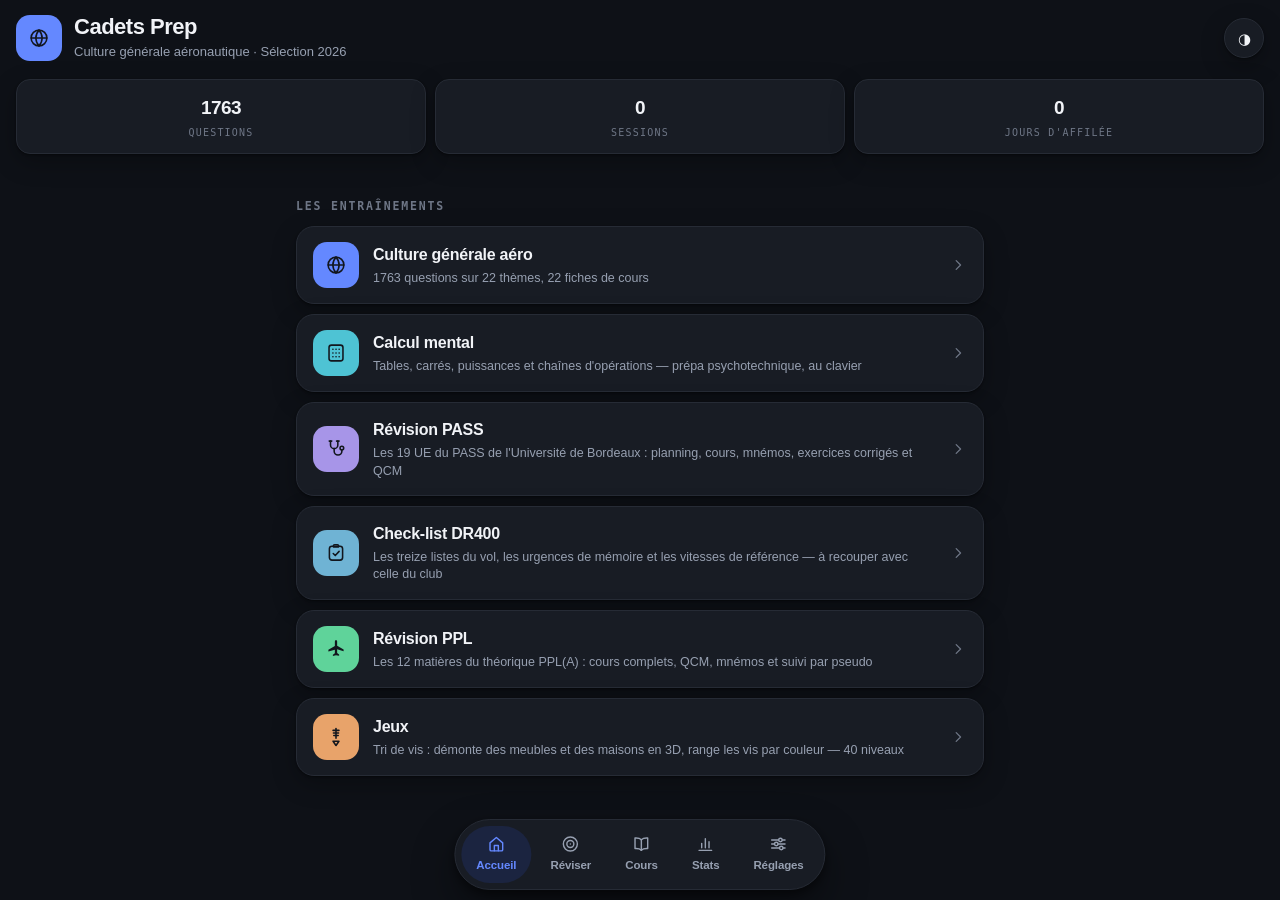
==== commit 03060e40: "Check-list DR400 : un onglet de plus, dans la même charte Treize listes dans l'ordre du vol, de la c" ====
--- a/index.html
+++ b/index.html
@@ -176,6 +176,15 @@
         <span class="cta-body">
           <b>Révision PASS</b>
           <small>Les 19 UE du PASS de l'Université de Bordeaux : planning, cours, mnémos, exercices corrigés et QCM</small>
+        </span>
+        <span class="cta-go" data-ic="chevron"></span>
+      </a>
+
+      <a class="cours-cta check-cta" href="checklist.html">
+        <span class="cta-icon" data-mod="check"></span>
+        <span class="cta-body">
+          <b>Check-list DR400</b>
+          <small>Les treize listes du vol, les urgences de mémoire et les vitesses de référence — à recouper avec celle du club</small>
         </span>
         <span class="cta-go" data-ic="chevron"></span>
       </a>
--- a/css/theme.css
+++ b/css/theme.css
@@ -69,6 +69,7 @@
   --m-pass:    #6f57b0;
   --m-ppl:     #2f8a5c;
   --m-jeux:    #c1682a;
+  --m-check:   #2f6f8f;
 }
 
 /* ───────────── NUIT ───────────── */
@@ -108,6 +109,7 @@
   --m-pass:    #a795e8;
   --m-ppl:     #5fd39a;
   --m-jeux:    #e8a36a;
+  --m-check:   #6fb3d4;
 }
 
 /* ───────────── Noms historiques ─────────────
--- a/css/style.css
+++ b/css/style.css
@@ -38,6 +38,7 @@
 .pass-cta  { --m: var(--m-pass); }
 .ppl-cta   { --m: var(--m-ppl); }
 .jeux-cta  { --m: var(--m-jeux); }
+.check-cta { --m: var(--m-check); }
 
 /* ───────────── Une couleur par thème ─────────────
    Les 22 thèmes de la banque, du parchemin de l'histoire au
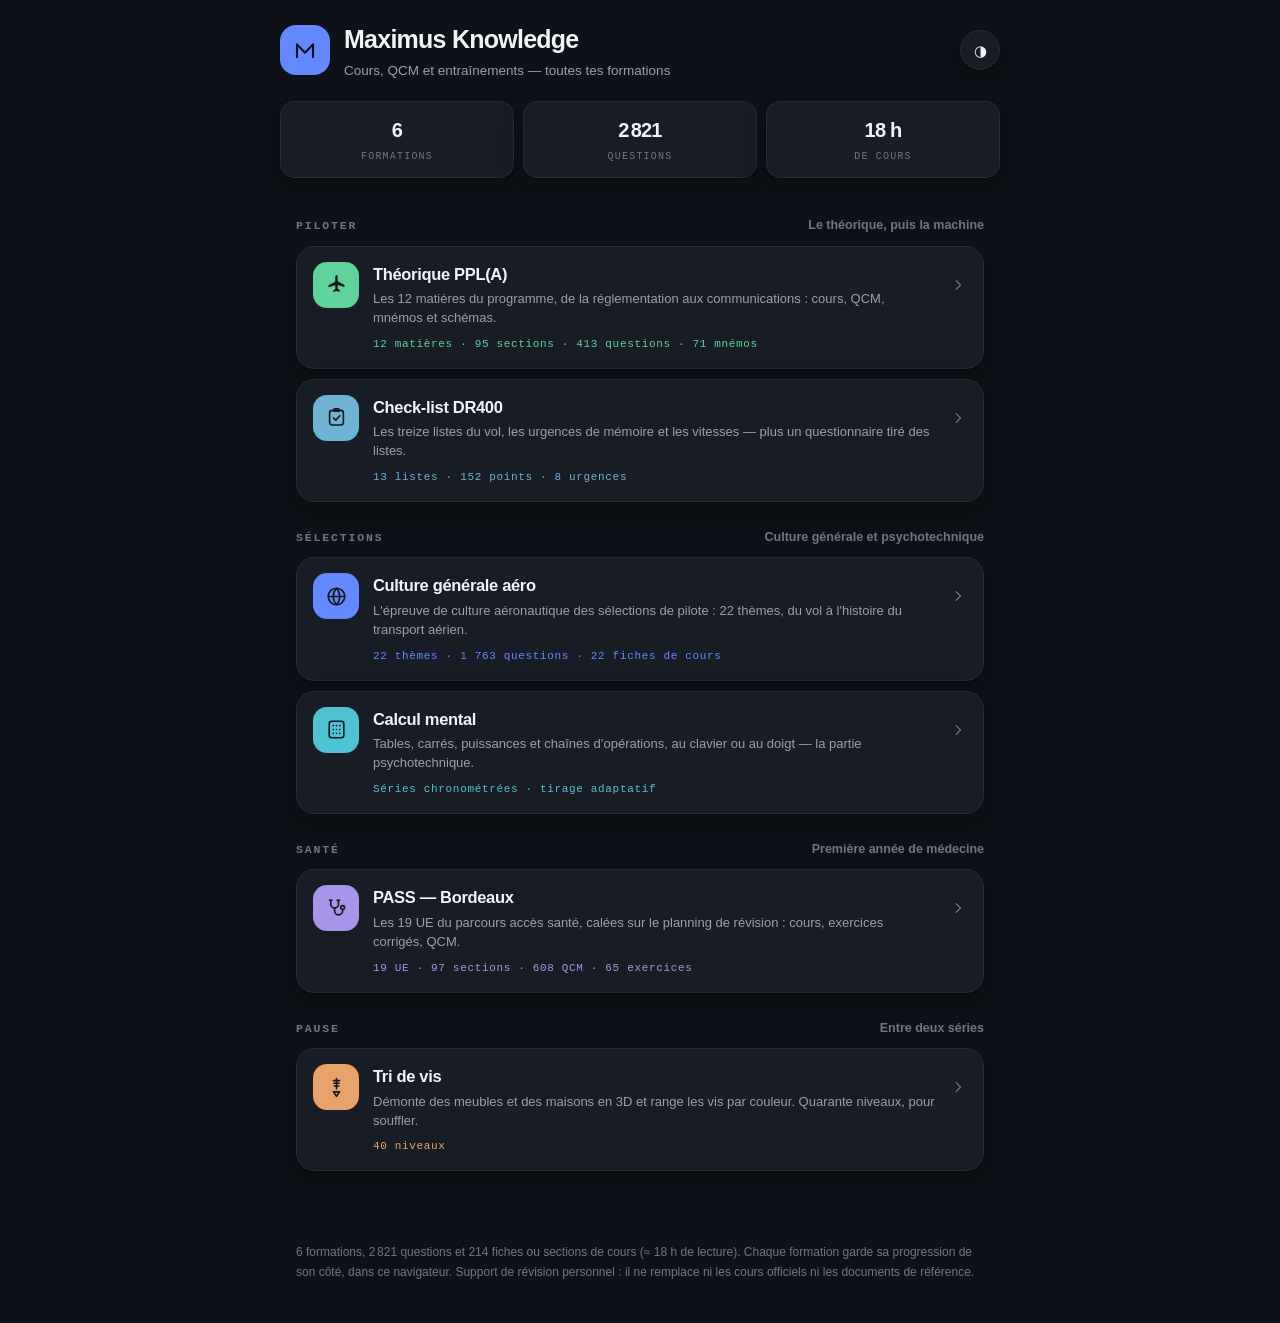
==== commit de8bd839: "Maximus Knowledge : un portail de formations L'application ne prépare plus un concours : elle en réu" ====
--- a/index.html
+++ b/index.html
@@ -4,320 +4,40 @@
 <meta charset="utf-8">
 <meta name="viewport" content="width=device-width, initial-scale=1, viewport-fit=cover">
 <meta name="theme-color" content="#f2f3f6">
-<meta name="description" content="Entraînement culture générale aéronautique — préparation Cadets Air France 2026">
+<meta name="description" content="Maximus Knowledge — cours, QCM et entraînements pour plusieurs formations : PPL, culture aéronautique, PASS, calcul mental">
 <meta name="apple-mobile-web-app-capable" content="yes">
 <meta name="apple-mobile-web-app-status-bar-style" content="black-translucent">
-<meta name="apple-mobile-web-app-title" content="Cadets Prep">
+<meta name="apple-mobile-web-app-title" content="Maximus">
 <link rel="manifest" href="manifest.webmanifest">
 <link rel="icon" href="icons/icon-192.png">
 <link rel="apple-touch-icon" href="icons/icon-192.png">
 <link rel="stylesheet" href="css/theme.css">
-<link rel="stylesheet" href="css/style.css">
-<title>Cadets Prep — Culture Aéro</title>
+<link rel="stylesheet" href="css/accueil.css">
+<title>Maximus Knowledge</title>
 <script src="js/theme.js"></script>
 </head>
 <body>
 
-<div id="app">
+<section class="screen active" id="screen-accueil">
+  <header class="brand">
+    <div class="brand-inner">
+      <span class="brand-mark" id="brand-mark"></span>
+      <div class="brand-txt">
+        <h1>Maximus Knowledge</h1>
+        <p class="sub">Cours, QCM et entraînements — toutes tes formations</p>
+      </div>
+      <button class="theme-btn" data-theme-toggle aria-label="Mode jour ou nuit">◑</button>
+    </div>
+    <div class="totaux" id="totaux"></div>
+  </header>
 
-  <!-- ══════════════ HOME ══════════════ -->
-  <section class="screen" id="screen-home">
-    <div class="wrap">
-      <div class="page-head">
-        <h1>Culture générale aéro</h1>
-      </div>
-      <div id="readiness" class="readiness"></div>
+  <div class="wrap plain" id="domaines"></div>
 
-      <h2 class="section-title">Lancer une session</h2>
-      <div class="mode-grid">
-        <button class="mode-card primary" data-mode="mixed">
-          <span class="mode-icon" data-ic="target"></span>
-          <span class="mode-name">Session standard</span>
-          <span class="mode-desc">20 questions, tous thèmes, pondérées par tes faiblesses</span>
-        </button>
-        <button class="mode-card" data-mode="exam">
-          <span class="mode-icon" data-ic="clock"></span>
-          <span class="mode-name">Mode examen</span>
-          <span class="mode-desc">30 questions · 10 s chrono par question · enchaînées, correction à la fin</span>
-        </button>
-        <button class="mode-card" data-mode="errors">
-          <span class="mode-icon" data-ic="repeat"></span>
-          <span class="mode-name">Mes erreurs</span>
-          <span class="mode-desc">Rejoue uniquement ce que tu as raté</span>
-          <span class="mode-badge" id="errors-count">0</span>
-        </button>
-        <button class="mode-card" data-mode="hard">
-          <span class="mode-icon" data-ic="flame"></span>
-          <span class="mode-name">Difficile</span>
-          <span class="mode-desc">Uniquement les questions de niveau 3</span>
-        </button>
-      </div>
+  <p class="disclaimer wrap plain" id="foot"></p>
+</section>
 
-      <h2 class="section-title">Par thème</h2>
-      <div class="cat-grid" id="cat-grid"></div>
-
-      <p class="disclaimer">
-        Banque de questions bâtie sur le programme de l'épreuve de culture aéronautique.
-        Ce ne sont pas des annales officielles — Air France ne les publie pas.
-      </p>
-    </div>
-  </section>
-
-  <!-- ══════════════ QUIZ ══════════════ -->
-  <section class="screen" id="screen-quiz">
-    <div class="quiz-top">
-      <button class="icon-btn" id="quiz-quit" aria-label="Quitter" data-ic="close"></button>
-      <div class="progress-wrap">
-        <div class="progress-bar"><div class="progress-fill" id="progress-fill"></div></div>
-        <span class="progress-label" id="progress-label">1 / 20</span>
-      </div>
-      <div class="quiz-timer" id="quiz-timer"></div>
-    </div>
-
-    <div class="exam-bar" id="exam-bar" hidden><div class="exam-bar-fill" id="exam-bar-fill"></div></div>
-
-    <div class="quiz-body">
-      <div class="q-meta">
-        <span class="chip" id="q-cat">—</span>
-        <span class="chip diff" id="q-diff">—</span>
-      </div>
-      <h2 class="q-text" id="q-text"></h2>
-      <div class="options" id="options"></div>
-      <div class="explain" id="explain" hidden>
-        <div class="explain-verdict" id="explain-verdict"></div>
-        <p id="explain-text"></p>
-      </div>
-    </div>
-
-    <div class="quiz-foot">
-      <button class="btn primary wide" id="btn-next" disabled>Valider</button>
-    </div>
-  </section>
-
-  <!-- ══════════════ RESULT ══════════════ -->
-  <section class="screen" id="screen-result">
-    <div class="wrap">
-      <div class="score-hero" id="score-hero"></div>
-      <div class="result-meta" id="result-meta"></div>
-      <h2 class="section-title">Par thème</h2>
-      <div class="bars" id="result-bars"></div>
-      <h2 class="section-title">Correction détaillée</h2>
-      <div class="review" id="review"></div>
-      <div class="home-actions sticky-actions">
-        <button class="btn primary" data-nav="replay" data-ic="repeat">Nouvelle session</button>
-        <button class="btn ghost" data-nav="modules">Accueil</button>
-      </div>
-    </div>
-  </section>
-
-  <!-- ══════════════ COURS ══════════════ -->
-  <section class="screen" id="screen-cours">
-    <div class="wrap">
-      <div class="page-head">
-        <h1>Les cours</h1>
-      </div>
-      <div id="cours-head"></div>
-      <div id="cours-list"></div>
-      <p class="disclaimer">
-        Programme calé sur les 5 blocs du BIA (aérodynamique · aéronefs · météo ·
-        navigation-réglementation · histoire et culture), complété par les thèmes
-        propres à la sélection : Air France, compagnies, aéroports et littérature aéronautique.
-      </p>
-    </div>
-  </section>
-
-  <!-- ══════════════ FICHE ══════════════ -->
-  <section class="screen" id="screen-fiche">
-    <div class="fiche-top">
-      <button class="icon-btn" data-nav="cours" aria-label="Retour" data-ic="left"></button>
-      <span>Fiche de cours</span>
-    </div>
-    <div class="wrap"><div id="fiche-content"></div></div>
-  </section>
-
-
-  <!-- ══════════════ MODULES ══════════════ -->
-  <section class="screen active" id="screen-modules">
-    <header class="hero">
-      <div class="hero-brand">
-        <span class="brand-mark" data-mod="culture"></span>
-        <div>
-          <h1>Cadets Prep</h1>
-          <p class="brand-sub">Culture générale aéronautique · Sélection 2026</p>
-        </div>
-        <button class="theme-btn" id="theme-toggle" data-theme-toggle aria-label="Mode jour ou nuit">◑</button>
-      </div>
-      <div class="hero-stats" id="hero-stats"></div>
-    </header>
-
-    <div class="wrap">
-      <h2 class="section-title">Les entraînements</h2>
-
-      <button class="cours-cta" data-nav="home">
-        <span class="cta-icon" data-mod="culture"></span>
-        <span class="cta-body">
-          <b>Culture générale aéro</b>
-          <small id="cta-culture-sub">1 763 questions sur 22 thèmes, 22 fiches de cours — l'épreuve de la sélection</small>
-        </span>
-        <span class="cta-go" data-ic="chevron"></span>
-      </button>
-
-      <a class="cours-cta drill-cta" href="drill-calcul.html">
-        <span class="cta-icon" data-mod="calcul"></span>
-        <span class="cta-body">
-          <b>Calcul mental</b>
-          <small>Tables, carrés, puissances et chaînes d'opérations — prépa psychotechnique, au clavier</small>
-        </span>
-        <span class="cta-go" data-ic="chevron"></span>
-      </a>
-
-      <a class="cours-cta pass-cta" href="pass.html">
-        <span class="cta-icon" data-mod="pass"></span>
-        <span class="cta-body">
-          <b>Révision PASS</b>
-          <small>Les 19 UE du PASS de l'Université de Bordeaux : planning, cours, mnémos, exercices corrigés et QCM</small>
-        </span>
-        <span class="cta-go" data-ic="chevron"></span>
-      </a>
-
-      <a class="cours-cta check-cta" href="checklist.html">
-        <span class="cta-icon" data-mod="check"></span>
-        <span class="cta-body">
-          <b>Check-list DR400</b>
-          <small>Les treize listes du vol, les urgences de mémoire et les vitesses de référence — à recouper avec celle du club</small>
-        </span>
-        <span class="cta-go" data-ic="chevron"></span>
-      </a>
-
-      <a class="cours-cta ppl-cta" href="ppl.html">
-        <span class="cta-icon" data-mod="ppl"></span>
-        <span class="cta-body">
-          <b>Révision PPL</b>
-          <small>Les 12 matières du théorique PPL(A) : cours complets, QCM, mnémos et suivi par pseudo</small>
-        </span>
-        <span class="cta-go" data-ic="chevron"></span>
-      </a>
-
-      <a class="cours-cta jeux-cta" href="jeux.html">
-        <span class="cta-icon" data-mod="jeux"></span>
-        <span class="cta-body">
-          <b>Jeux</b>
-          <small>Tri de vis : démonte des meubles et des maisons en 3D, range les vis par couleur — 40 niveaux</small>
-        </span>
-        <span class="cta-go" data-ic="chevron"></span>
-      </a>
-    </div>
-  </section>
-
-  <!-- ══════════════ STATS ══════════════ -->
-  <section class="screen" id="screen-stats">
-    <div class="wrap">
-      <div class="page-head">
-        <h1>Statistiques</h1>
-      </div>
-      <div class="stat-tiles" id="stat-tiles"></div>
-      <h2 class="section-title">Progression</h2>
-      <div class="chart-card"><div id="chart"></div></div>
-      <h2 class="section-title">Maîtrise par thème</h2>
-      <div class="bars" id="stats-bars"></div>
-      <h2 class="section-title">Historique</h2>
-      <div class="history" id="history"></div>
-    </div>
-  </section>
-
-  <!-- ══════════════ SETTINGS ══════════════ -->
-  <section class="screen" id="screen-settings">
-    <div class="wrap">
-      <div class="page-head">
-        <h1>Réglages</h1>
-      </div>
-      <div class="setting-list">
-        <div class="setting">
-          <div><strong>Ambiance</strong><small id="theme-sub">Jour et nuit selon l'heure de l'appareil</small></div>
-          <div class="seg" id="theme-seg">
-            <button data-theme-pref="auto">Auto</button>
-            <button data-theme-pref="jour">Jour</button>
-            <button data-theme-pref="nuit">Nuit</button>
-          </div>
-        </div>
-        <label class="setting">
-          <div><strong>Questions par session</strong><small>Défaut : 20</small></div>
-          <select id="set-count">
-            <option>10</option><option selected>20</option><option>30</option><option>50</option>
-          </select>
-        </label>
-        <label class="setting">
-          <div><strong>Correction immédiate</strong><small>Voir la réponse après chaque question</small></div>
-          <input type="checkbox" id="set-instant" checked class="switch">
-        </label>
-        <label class="setting">
-          <div><strong>Chronomètre</strong><small>Affiche le temps écoulé</small></div>
-          <input type="checkbox" id="set-timer" checked class="switch">
-        </label>
-        <label class="setting">
-          <div><strong>Priorité aux faiblesses</strong><small>Repose plus souvent les questions ratées</small></div>
-          <input type="checkbox" id="set-adaptive" checked class="switch">
-        </label>
-      </div>
-      <h2 class="section-title">Données</h2>
-      <div class="setting-list">
-        <button class="setting as-btn" id="btn-export"><div><strong>Exporter ma progression</strong><small>Fichier JSON de sauvegarde</small></div><span class="chev" data-ic="down"></span></button>
-        <button class="setting as-btn" id="btn-import"><div><strong>Importer une sauvegarde</strong><small>Restaure un fichier exporté</small></div><span class="chev" data-ic="up"></span></button>
-        <button class="setting as-btn danger" id="btn-reset"><div><strong>Réinitialiser</strong><small>Efface tout l'historique</small></div><span class="chev" data-ic="trash"></span></button>
-      </div>
-      <input type="file" id="file-import" accept="application/json" hidden>
-      <p class="disclaimer" id="build-info"></p>
-    </div>
-  </section>
-
-</div>
-
-<nav class="tabbar" id="tabbar" hidden>
-  <button class="tab" data-nav="modules"><span class="tab-ic" data-ic="home"></span>Accueil</button>
-  <button class="tab" data-nav="home"><span class="tab-ic" data-ic="target"></span>Réviser</button>
-  <button class="tab" data-nav="cours"><span class="tab-ic" data-ic="book"></span>Cours</button>
-  <button class="tab" data-nav="stats"><span class="tab-ic" data-ic="chart"></span>Stats</button>
-  <button class="tab" data-nav="settings"><span class="tab-ic" data-ic="sliders"></span>Réglages</button>
-</nav>
-
-<div id="toast" class="toast"></div>
-
-<!-- Banque de questions -->
 <script src="js/icons.js"></script>
-<script src="data/bank.js"></script>
-<script src="data/q-histoire.js"></script>
-<script src="data/q-aerodynamique.js"></script>
-<script src="data/q-motorisation.js"></script>
-<script src="data/q-cellule.js"></script>
-<script src="data/q-instruments.js"></script>
-<script src="data/q-navigation.js"></script>
-<script src="data/q-meteo.js"></script>
-<script src="data/q-reglementation.js"></script>
-<script src="data/q-atc.js"></script>
-<script src="data/q-aeroports.js"></script>
-<script src="data/q-constructeurs.js"></script>
-<script src="data/q-compagnies.js"></script>
-<script src="data/q-airfrance.js"></script>
-<script src="data/q-facteurs-humains.js"></script>
-<script src="data/q-performances.js"></script>
-<script src="data/q-securite.js"></script>
-<script src="data/q-actualite.js"></script>
-<script src="data/q-espace.js"></script>
-<script src="data/q-militaire.js"></script>
-<script src="data/q-licences.js"></script>
-<script src="data/q-geographie.js"></script>
-<script src="data/q-litterature.js"></script>
-
-<!-- Cours -->
-<script src="js/cours.js"></script>
-<script src="data/cours-technique.js"></script>
-<script src="data/cours-operations.js"></script>
-<script src="data/cours-monde.js"></script>
-<script src="data/cours-culture.js"></script>
-
-<!-- Application -->
-<script src="js/storage.js"></script>
-<script src="js/quiz.js"></script>
-<script src="js/app.js"></script>
+<script src="data/formations.js"></script>
+<script src="js/accueil.js"></script>
 </body>
 </html>
--- a/css/accueil.css
+++ b/css/accueil.css
@@ -0,0 +1,65 @@
+/* ═══════════════════════════════════════════════════════════
+   accueil.css — le portail des formations
+
+   Une page, un rôle : présenter les formations. La charte vient
+   de ui.css ; il ne reste ici que le bandeau de marque et la
+   carte d'une formation.
+   ═══════════════════════════════════════════════════════════ */
+
+@import url('ui.css');
+
+body { --m: var(--go); }
+
+/* ───────────── Bandeau de marque ───────────── */
+.brand { padding: calc(20px + var(--safe-top)) 16px 20px; }
+.brand-inner { display: flex; align-items: center; gap: 14px; max-width: 720px; margin: 0 auto; }
+.brand-mark {
+  width: 50px; height: 50px; flex: 0 0 50px; border-radius: 16px;
+  background: var(--go); color: #fff; display: grid; place-items: center;
+  box-shadow: 0 8px 22px rgba(47,87,232,.26);
+}
+:root[data-theme="nuit"] .brand-mark, :root:not([data-theme]) .brand-mark { color: #0c1018; box-shadow: none; }
+.brand-txt { flex: 1; min-width: 0; }
+.brand h1 { font-size: 25px; letter-spacing: -.03em; }
+.brand .sub { color: var(--dim); font-size: 13.5px; margin-top: 3px; line-height: 1.4; }
+
+.totaux {
+  display: grid; grid-template-columns: repeat(3, 1fr); gap: 9px;
+  max-width: 720px; margin: 20px auto 0;
+}
+.tot {
+  background: var(--card); border: 1px solid var(--edge); box-shadow: var(--lift);
+  border-radius: var(--r-m); padding: 13px 10px; text-align: center;
+}
+.tot b { display: block; font-size: 20px; font-weight: 800; letter-spacing: -.04em; font-variant-numeric: tabular-nums; }
+.tot span {
+  display: block; font-family: var(--mono); font-size: 10px; letter-spacing: .12em;
+  text-transform: uppercase; color: var(--pale); margin-top: 3px;
+}
+
+/* ───────────── Carte d'une formation ───────────── */
+.form-card {
+  display: flex; align-items: flex-start; gap: 14px; width: 100%;
+  padding: 15px 16px; margin-bottom: 10px;
+  background: var(--card); border: 1px solid var(--edge);
+  border-radius: var(--r-l); box-shadow: var(--lift);
+  color: var(--ink); text-decoration: none;
+  transition: transform .12s, border-color .15s;
+}
+.form-card:active { transform: scale(.99); }
+.form-card:hover { border-color: var(--edge-2); }
+.form-icon {
+  width: 46px; height: 46px; flex: 0 0 46px; border-radius: 14px;
+  background: var(--m); color: #fff; display: grid; place-items: center;
+}
+:root[data-theme="nuit"] .form-icon, :root:not([data-theme]) .form-icon { color: #12161d; }
+.form-txt { flex: 1; min-width: 0; }
+.form-txt b { display: block; font-size: 16.5px; letter-spacing: -.02em; }
+.form-txt small { display: block; color: var(--dim); font-size: 13px; line-height: 1.45; margin-top: 3px; }
+.form-txt em {
+  display: block; font-style: normal; font-family: var(--mono);
+  font-size: 11px; letter-spacing: .06em; color: var(--m); margin-top: 8px;
+}
+.form-go { color: var(--pale); margin-top: 14px; }
+
+.lab .n { font-family: var(--font); font-size: 12.5px; letter-spacing: 0; text-transform: none; }
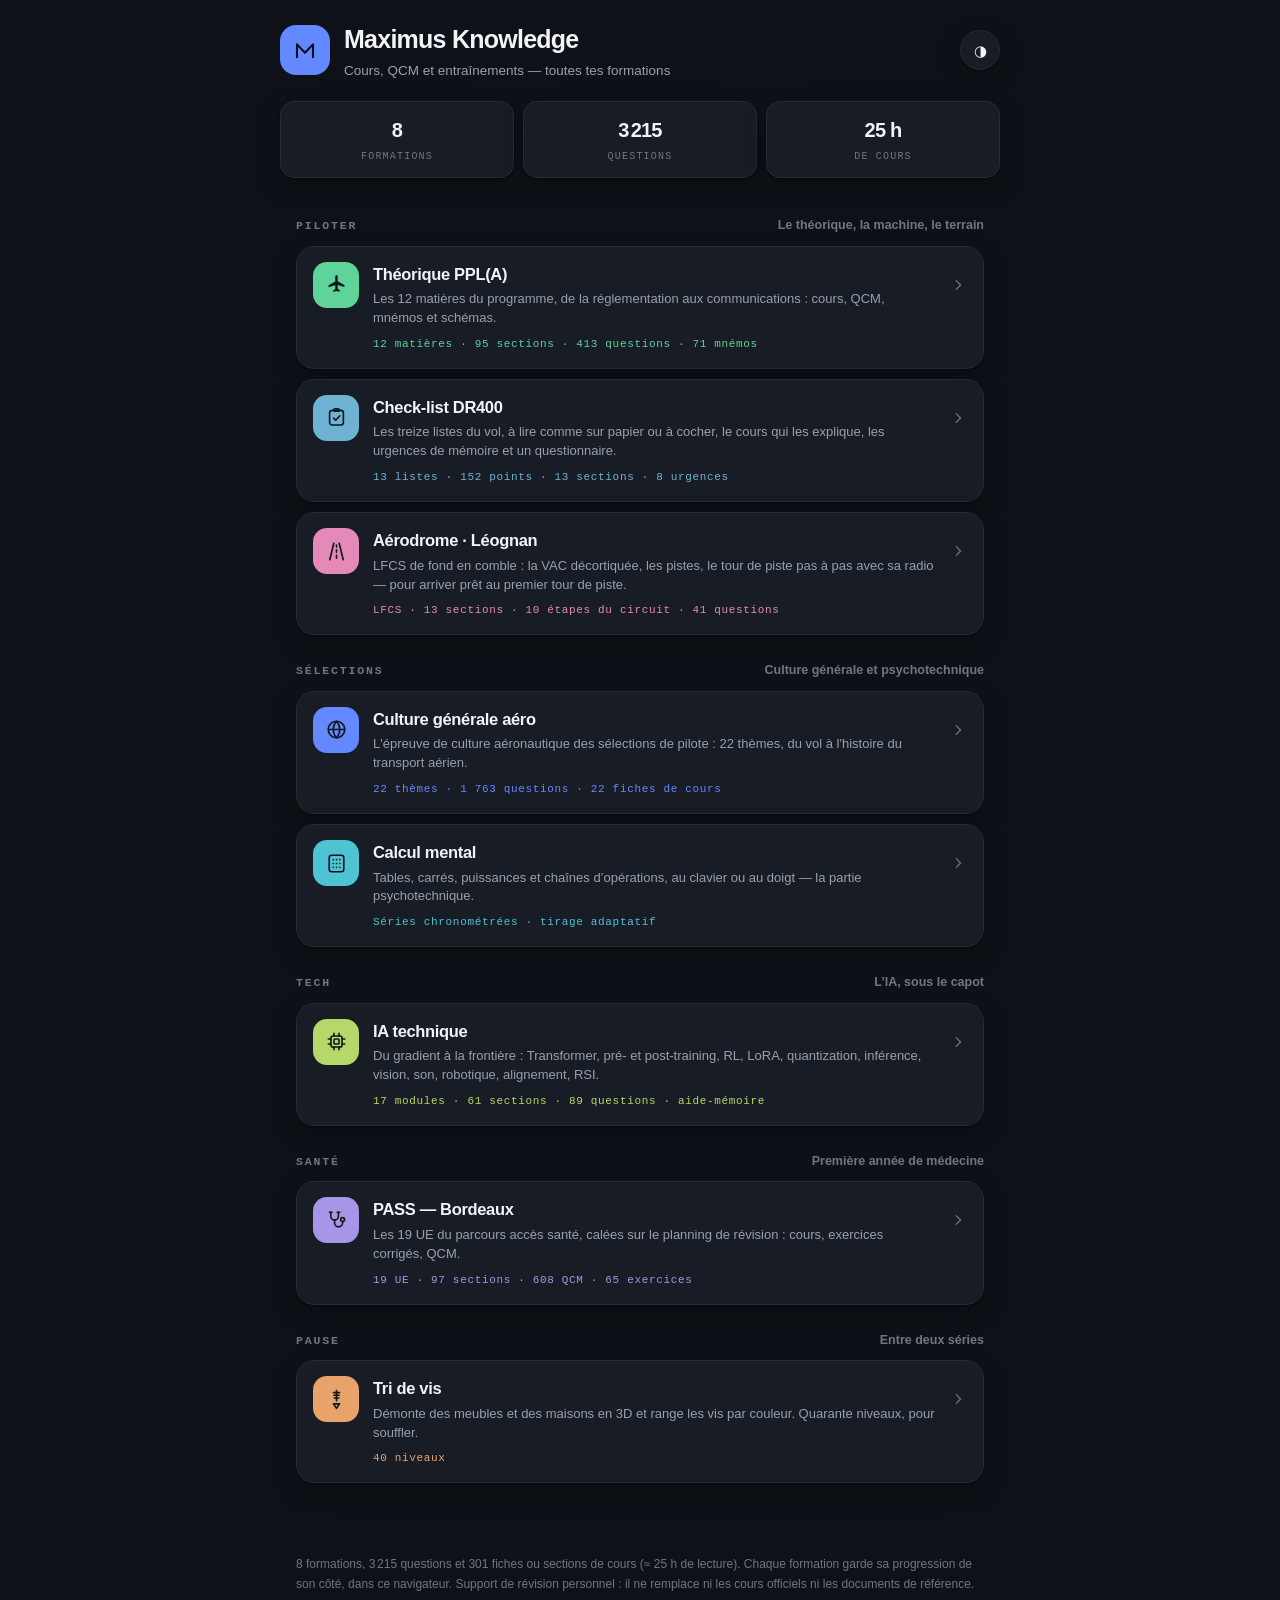
==== commit e488fdd4: "IA technique : un cours de 17 modules, du gradient à la frontière Une nouvelle formation dans un dom" ====
--- a/index.html
+++ b/index.html
@@ -4,7 +4,7 @@
 <meta charset="utf-8">
 <meta name="viewport" content="width=device-width, initial-scale=1, viewport-fit=cover">
 <meta name="theme-color" content="#f2f3f6">
-<meta name="description" content="Maximus Knowledge — cours, QCM et entraînements pour plusieurs formations : PPL, culture aéronautique, PASS, calcul mental">
+<meta name="description" content="Maximus Knowledge — cours, QCM et entraînements pour plusieurs formations : PPL, check-list DR400, aérodrome de Léognan, IA technique, culture aéronautique, PASS, calcul mental">
 <meta name="apple-mobile-web-app-capable" content="yes">
 <meta name="apple-mobile-web-app-status-bar-style" content="black-translucent">
 <meta name="apple-mobile-web-app-title" content="Maximus">
@@ -31,6 +31,7 @@
     <div class="totaux" id="totaux"></div>
   </header>
 
+  <div class="wrap plain" id="reprise"></div>
   <div class="wrap plain" id="domaines"></div>
 
   <p class="disclaimer wrap plain" id="foot"></p>
--- a/css/theme.css
+++ b/css/theme.css
@@ -70,6 +70,8 @@
   --m-ppl:     #2f8a5c;
   --m-jeux:    #c1682a;
   --m-check:   #2f6f8f;
+  --m-aero:    #b0417a;
+  --m-ia:      #5f7d12;
 }
 
 /* ───────────── NUIT ───────────── */
@@ -110,6 +112,8 @@
   --m-ppl:     #5fd39a;
   --m-jeux:    #e8a36a;
   --m-check:   #6fb3d4;
+  --m-aero:    #e58ab8;
+  --m-ia:      #b6d86a;
 }
 
 /* ───────────── Noms historiques ─────────────
--- a/css/accueil.css
+++ b/css/accueil.css
@@ -62,4 +62,10 @@
 }
 .form-go { color: var(--pale); margin-top: 14px; }
 
+/* ───────────── Reprendre ───────────── */
+#reprise:empty { display: none; }
+#reprise { padding-bottom: 0; }
+#reprise .resume { margin-top: 4px; text-decoration: none; color: var(--ink); }
+.form-icon.sm { width: 40px; height: 40px; flex-basis: 40px; border-radius: 12px; }
+
 .lab .n { font-family: var(--font); font-size: 12.5px; letter-spacing: 0; text-transform: none; }
